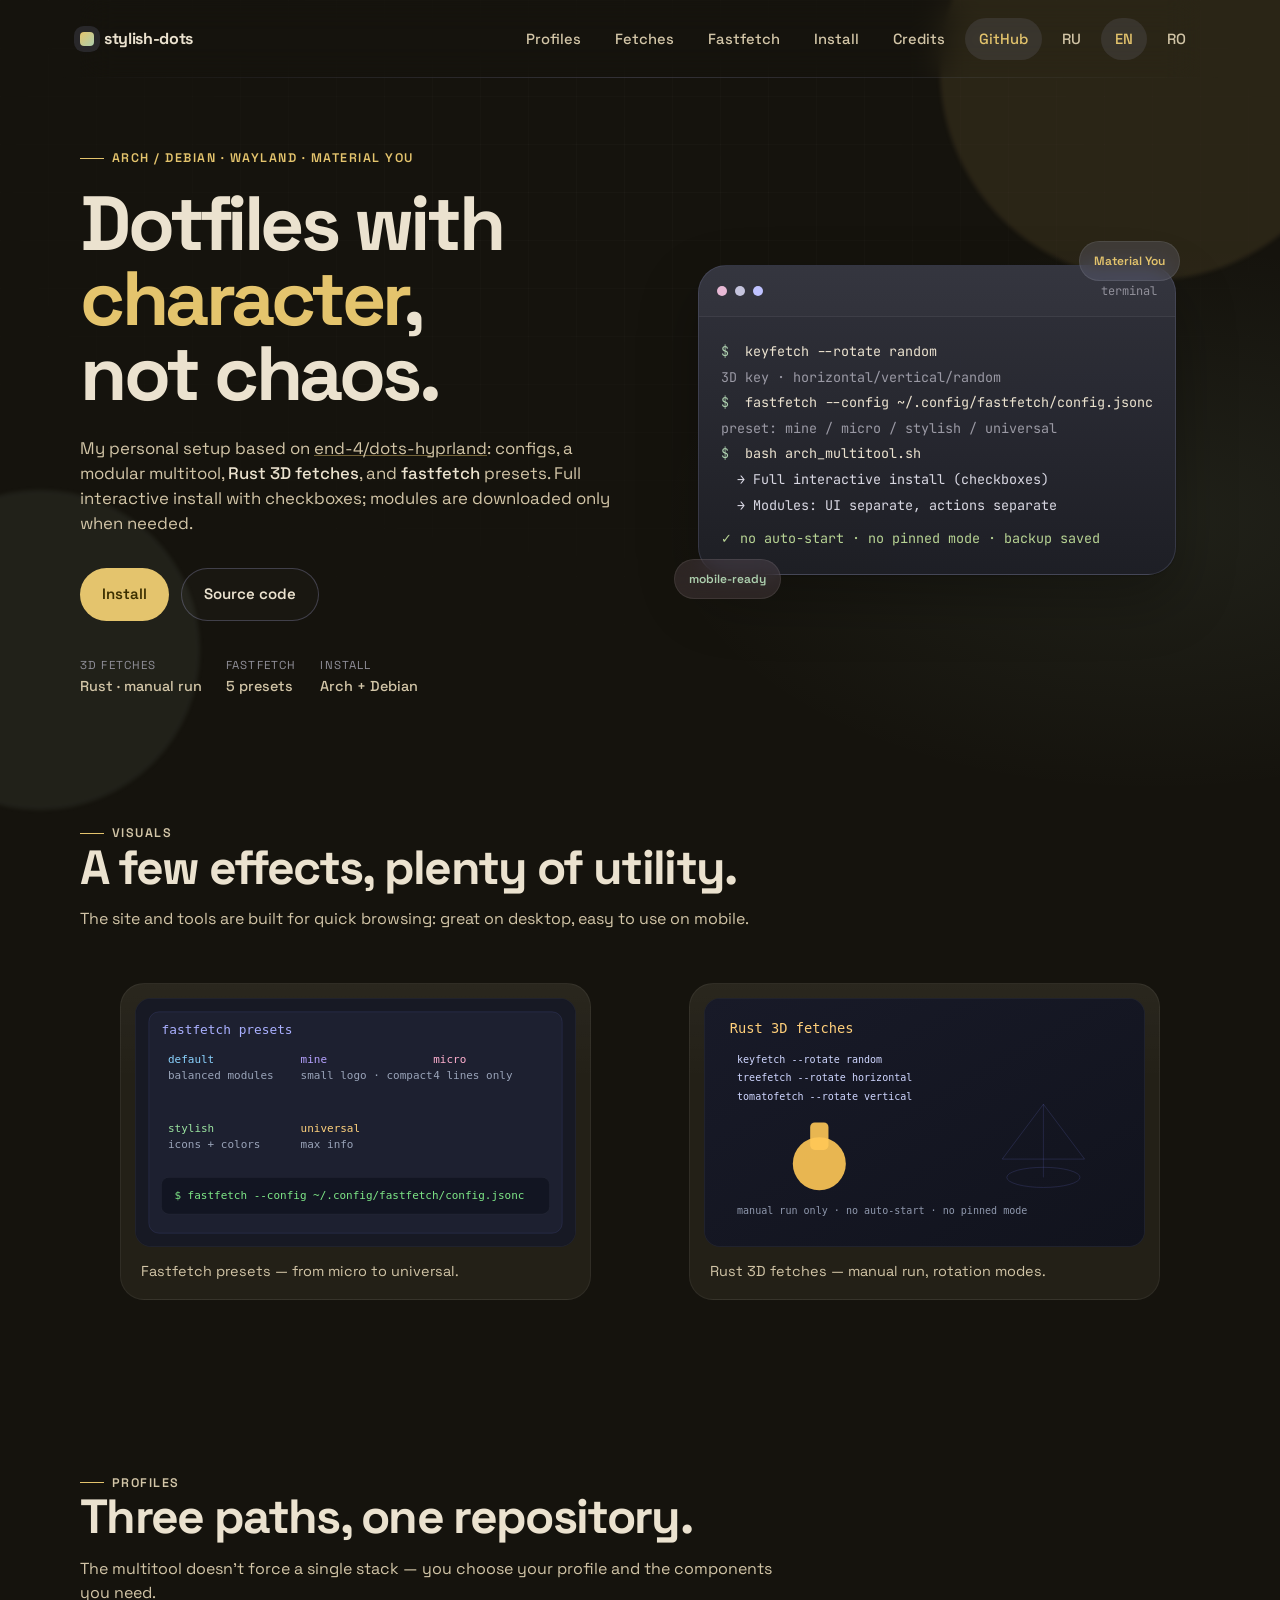
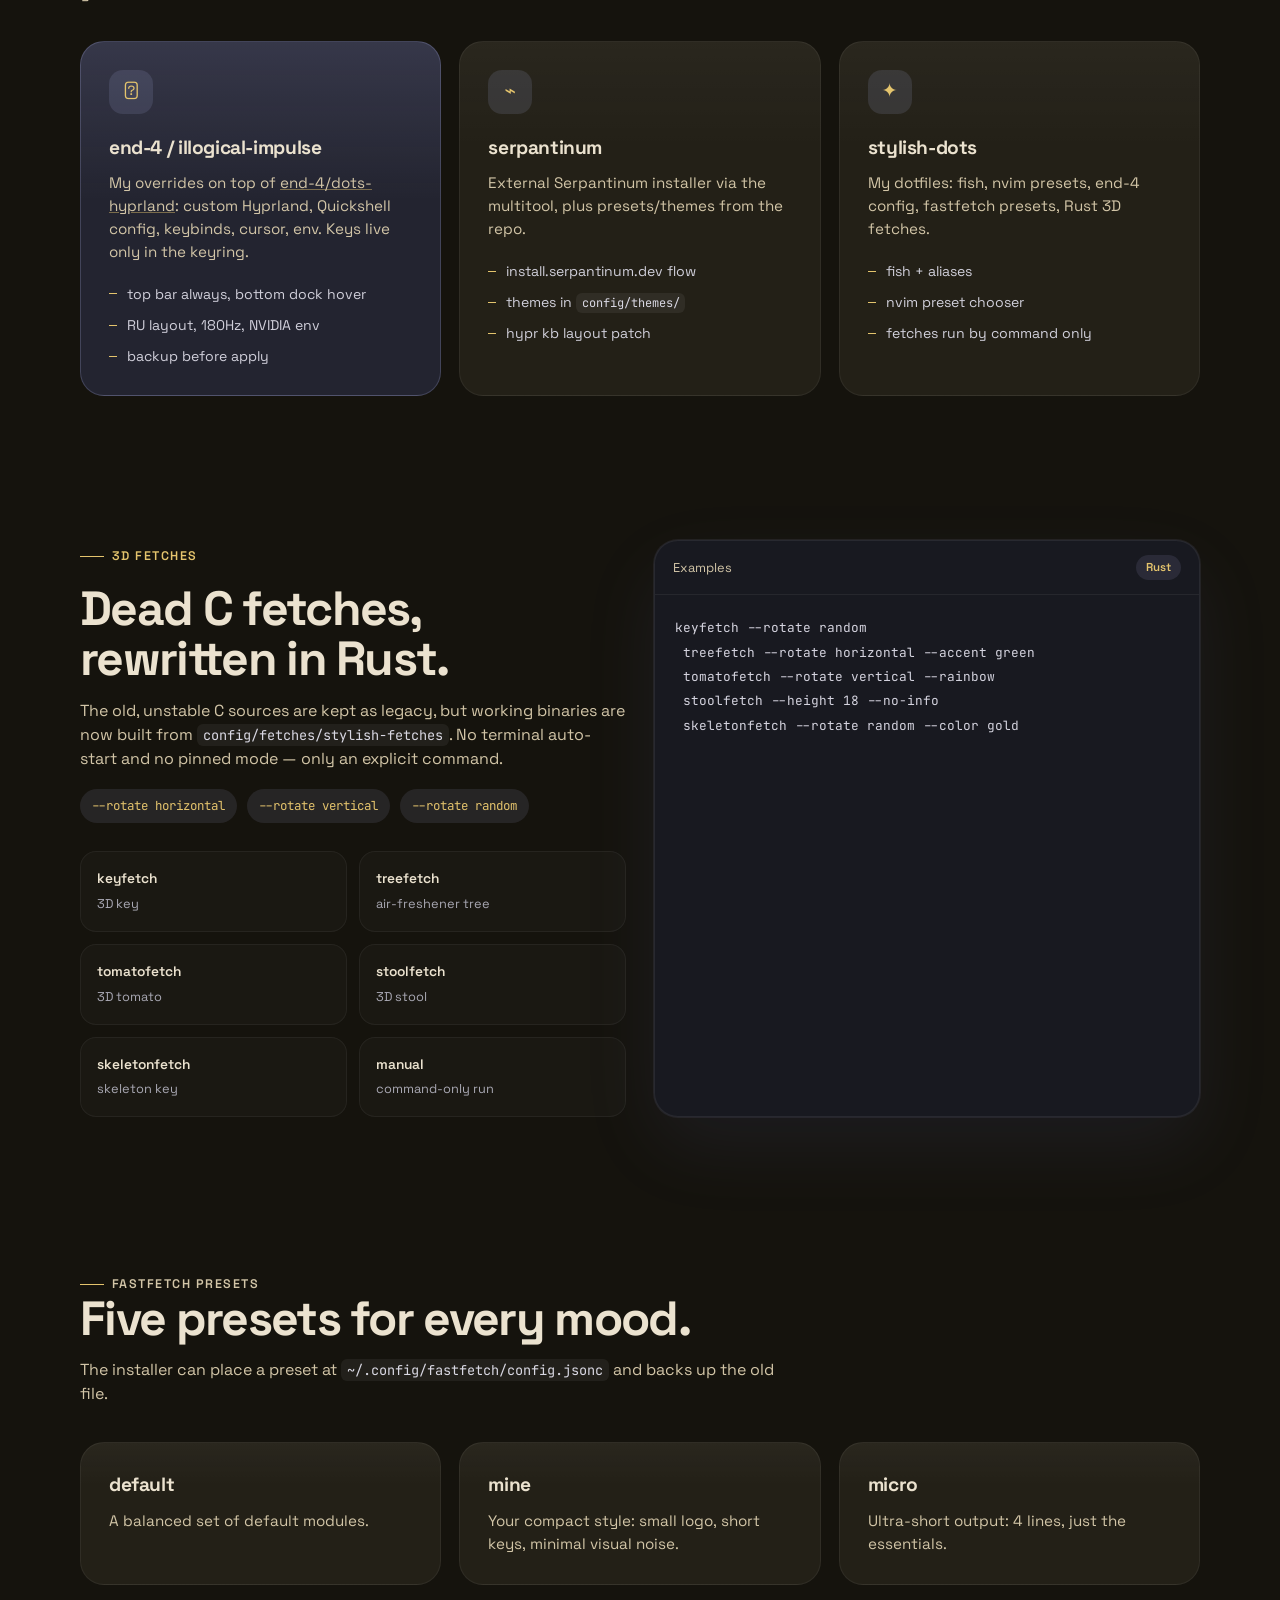
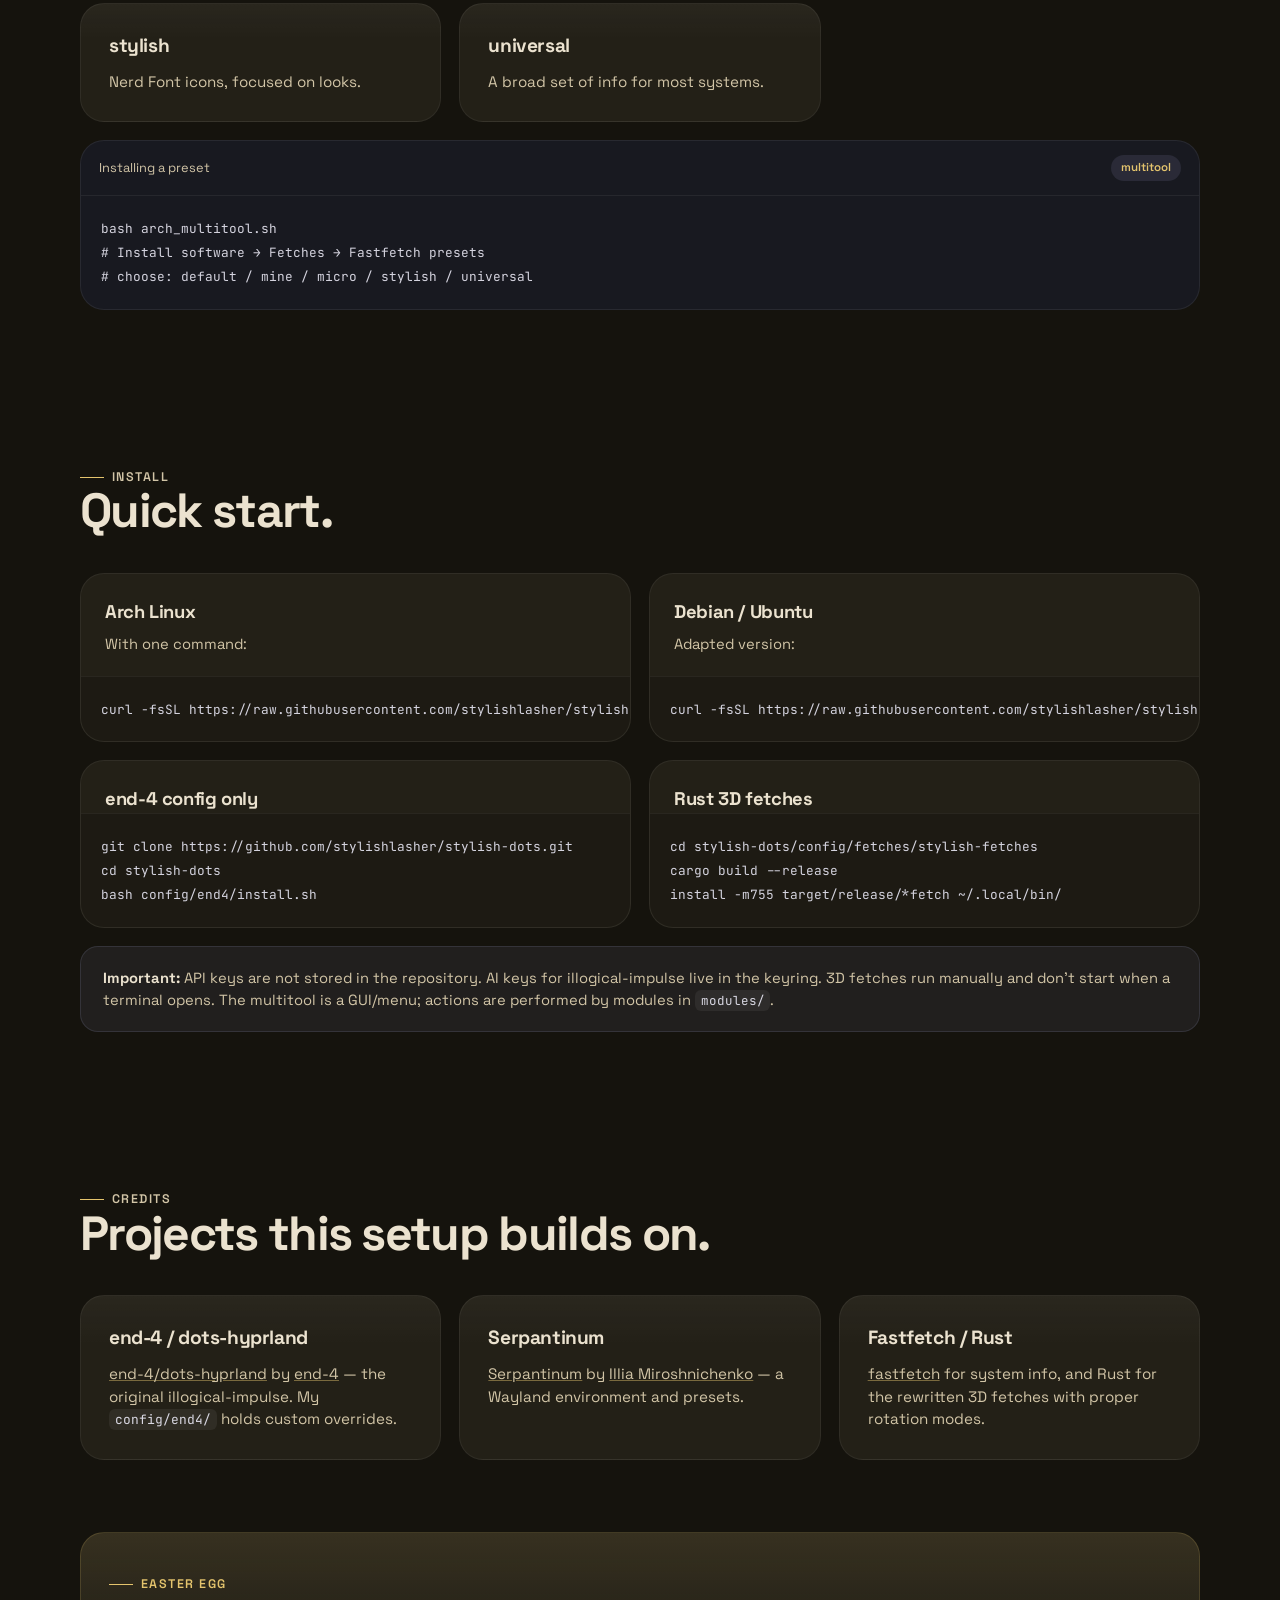
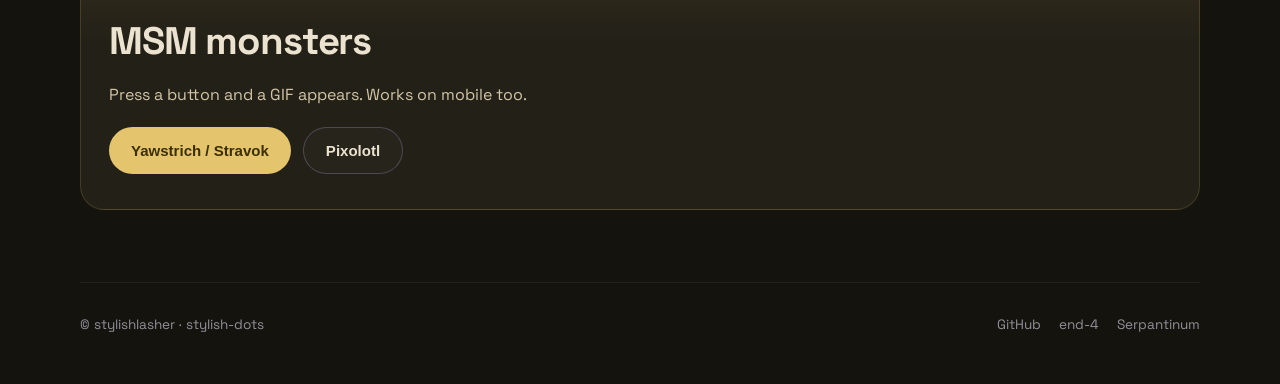
==== docs/en/index.html @ 316e8b55 "Localize multitool UI and docs to English and Romanian Add modules/lib/i18n.sh with RU/EN/RO message" ====
<!doctype html>
<html lang="en">
<head>
  <meta charset="utf-8">
  <meta name="viewport" content="width=device-width, initial-scale=1, viewport-fit=cover">
  <meta name="theme-color" content="#151622">
  <title>stylish-dots — dotfiles, fetches, fastfetch presets</title>
  <meta name="description" content="stylish-dots: end-4/illogical-impulse dotfiles, Rust 3D fetches, fastfetch presets, multitool installer. Material You site.">
  <link rel="preconnect" href="https://fonts.googleapis.com">
  <link rel="preconnect" href="https://fonts.gstatic.com" crossorigin>
  <link href="https://fonts.googleapis.com/css2?family=Google+Sans:wght@400;500;700&family=Space+Grotesk:wght@500;700&family=JetBrains+Mono:wght@400;500&display=swap" rel="stylesheet">
  <link rel="stylesheet" href="../styles.css">
  <script>
    (function(){var t=["lavender","ocean","sage","peach","rose","amber"];document.documentElement.dataset.theme=t[Math.floor(Math.random()*t.length)];})();
  </script>
</head>
<body>
  <div class="bg-shape bg-shape-a"></div>
  <div class="bg-shape bg-shape-b"></div>
  <div class="bg-grid"></div>

  <header class="topbar wrap">
    <a class="brand" href="#top" aria-label="stylish-dots">
      <span class="brand-mark"></span>
      <span class="brand-name">stylish-dots</span>
    </a>
    <button class="menu-btn" id="menu-btn" aria-label="Menu" aria-expanded="false" aria-controls="nav">☰</button>
    <nav class="nav" id="nav">
      <a href="#profiles">Profiles</a>
      <a href="#fetches">Fetches</a>
      <a href="#fastfetch">Fastfetch</a>
      <a href="#install">Install</a>
      <a href="#credits">Credits</a>
      <a href="https://github.com/stylishlasher/stylish-dots" class="nav-gh">GitHub</a>
      <a href="../index.html" hreflang="ru" aria-label="Russian version">RU</a>
      <a href="../en/index.html" hreflang="en" aria-label="English version" aria-current="page" class="nav-gh">EN</a>
      <a href="../ro/index.html" hreflang="ro" aria-label="Romanian version">RO</a>
    </nav>
  </header>

  <main id="top">
    <section class="hero wrap reveal">
      <div class="hero-copy">
        <p class="eyebrow">Arch / Debian · Wayland · Material You</p>
        <h1>Dotfiles with <span class="accent">character</span>,<br>not chaos.</h1>
        <p class="lead">My personal setup based on <a class="inline-link" href="https://github.com/end-4/dots-hyprland">end-4/dots-hyprland</a>: configs, a modular multitool, <strong>Rust 3D fetches</strong>, and <strong>fastfetch</strong> presets. Full interactive install with checkboxes; modules are downloaded only when needed.</p>
        <div class="actions">
          <a class="btn btn-primary" href="#install">Install</a>
          <a class="btn btn-ghost" href="https://github.com/stylishlasher/stylish-dots">Source code</a>
        </div>
        <div class="meta-row">
          <div class="meta"><span class="meta-k">3D fetches</span><span class="meta-v">Rust · manual run</span></div>
          <div class="meta"><span class="meta-k">Fastfetch</span><span class="meta-v">5 presets</span></div>
          <div class="meta"><span class="meta-k">Install</span><span class="meta-v">Arch + Debian</span></div>
        </div>
      </div>
      <div class="hero-panel">
        <div class="panel-window floaty">
          <div class="panel-title"><span class="dot"></span><span class="dot"></span><span class="dot"></span><span class="panel-title-text">terminal</span></div>
          <div class="panel-body">
            <div class="line"><span class="p">$</span> keyfetch --rotate random</div>
            <div class="line muted">  3D key · horizontal/vertical/random</div>
            <div class="line"><span class="p">$</span> fastfetch --config ~/.config/fastfetch/config.jsonc</div>
            <div class="line muted">  preset: mine / micro / stylish / universal</div>
            <div class="line"><span class="p">$</span> bash arch_multitool.sh</div>
            <div class="line pick">  → Full interactive install (checkboxes)</div>
            <div class="line pick">  → Modules: UI separate, actions separate</div>
            <div class="line ok">✓ no auto-start · no pinned mode · backup saved</div>
          </div>
        </div>
        <div class="chip chip-a">Material You</div>
        <div class="chip chip-b">mobile-ready</div>
      </div>
    </section>

    <section class="section wrap reveal" id="showcase">
      <div class="section-head">
        <p class="eyebrow">Visuals</p>
        <h2>A few effects, plenty of utility.</h2>
        <p>The site and tools are built for quick browsing: great on desktop, easy to use on mobile.</p>
      </div>
      <div class="showcase-grid">
        <figure class="shot-card">
          <img src="../assets/preview-fastfetch.svg" alt="Fastfetch presets preview" loading="lazy" width="960" height="540">
          <figcaption>Fastfetch presets — from micro to universal.</figcaption>
        </figure>
        <figure class="shot-card">
          <img src="../assets/preview-fetch3d.svg" alt="Rust 3D fetches preview" loading="lazy" width="960" height="540">
          <figcaption>Rust 3D fetches — manual run, rotation modes.</figcaption>
        </figure>
      </div>
    </section>

    <section id="profiles" class="section wrap reveal">
      <div class="section-head">
        <p class="eyebrow">Profiles</p>
        <h2>Three paths, one repository.</h2>
        <p>The multitool doesn't force a single stack — you choose your profile and the components you need.</p>
      </div>
      <div class="cards">
        <article class="card card-featured">
          <div class="card-icon">󰣇</div>
          <h3>end-4 / illogical-impulse</h3>
          <p>My overrides on top of <a class="inline-link" href="https://github.com/end-4/dots-hyprland">end-4/dots-hyprland</a>: custom Hyprland, Quickshell config, keybinds, cursor, env. Keys live only in the keyring.</p>
          <ul class="list"><li>top bar always, bottom dock hover</li><li>RU layout, 180Hz, NVIDIA env</li><li>backup before apply</li></ul>
        </article>
        <article class="card">
          <div class="card-icon">⌁</div>
          <h3>serpantinum</h3>
          <p>External Serpantinum installer via the multitool, plus presets/themes from the repo.</p>
          <ul class="list"><li>install.serpantinum.dev flow</li><li>themes in <code>config/themes/</code></li><li>hypr kb layout patch</li></ul>
        </article>
        <article class="card">
          <div class="card-icon">✦</div>
          <h3>stylish-dots</h3>
          <p>My dotfiles: fish, nvim presets, end-4 config, fastfetch presets, Rust 3D fetches.</p>
          <ul class="list"><li>fish + aliases</li><li>nvim preset chooser</li><li>fetches run by command only</li></ul>
        </article>
      </div>
    </section>

    <section id="fetches" class="section wrap reveal">
      <div class="split">
        <div>
          <p class="eyebrow">3D Fetches</p>
          <h2>Dead C fetches, rewritten in Rust.</h2>
          <p class="muted-p">The old, unstable C sources are kept as legacy, but working binaries are now built from <code>config/fetches/stylish-fetches</code>. No terminal auto-start and no pinned mode — only an explicit command.</p>
          <div class="chip-row">
            <span class="pill">--rotate horizontal</span>
            <span class="pill">--rotate vertical</span>
            <span class="pill">--rotate random</span>
          </div>
          <div class="stack-grid">
            <div class="stack-item"><span class="stack-k">keyfetch</span><span class="stack-v">3D key</span></div>
            <div class="stack-item"><span class="stack-k">treefetch</span><span class="stack-v">air-freshener tree</span></div>
            <div class="stack-item"><span class="stack-k">tomatofetch</span><span class="stack-v">3D tomato</span></div>
            <div class="stack-item"><span class="stack-k">stoolfetch</span><span class="stack-v">3D stool</span></div>
            <div class="stack-item"><span class="stack-k">skeletonfetch</span><span class="stack-v">skeleton key</span></div>
            <div class="stack-item"><span class="stack-k">manual</span><span class="stack-v">command-only run</span></div>
          </div>
        </div>
        <div class="code-card glow-card">
          <div class="code-head"><span>Examples</span><span class="code-badge">Rust</span></div>
<pre><code>keyfetch --rotate random
 treefetch --rotate horizontal --accent green
 tomatofetch --rotate vertical --rainbow
 stoolfetch --height 18 --no-info
 skeletonfetch --rotate random --color gold</code></pre>
        </div>
      </div>
    </section>

    <section id="fastfetch" class="section wrap reveal">
      <div class="section-head">
        <p class="eyebrow">Fastfetch presets</p>
        <h2>Five presets for every mood.</h2>
        <p>The installer can place a preset at <code>~/.config/fastfetch/config.jsonc</code> and backs up the old file.</p>
      </div>
      <div class="preset-grid">
        <article class="preset-card"><h3>default</h3><p>A balanced set of default modules.</p></article>
        <article class="preset-card"><h3>mine</h3><p>Your compact style: small logo, short keys, minimal visual noise.</p></article>
        <article class="preset-card"><h3>micro</h3><p>Ultra-short output: 4 lines, just the essentials.</p></article>
        <article class="preset-card"><h3>stylish</h3><p>Nerd Font icons, focused on looks.</p></article>
        <article class="preset-card"><h3>universal</h3><p>A broad set of info for most systems.</p></article>
      </div>
      <div class="code-card" style="margin-top:18px">
        <div class="code-head"><span>Installing a preset</span><span class="code-badge">multitool</span></div>
<pre><code>bash arch_multitool.sh
# Install software → Fetches → Fastfetch presets
# choose: default / mine / micro / stylish / universal</code></pre>
      </div>
    </section>

    <section id="install" class="section wrap reveal">
      <div class="section-head">
        <p class="eyebrow">Install</p>
        <h2>Quick start.</h2>
      </div>
      <div class="install-grid">
        <div class="install-card">
          <h3>Arch Linux</h3>
          <p>With one command:</p>
          <pre><code>curl -fsSL https://raw.githubusercontent.com/stylishlasher/stylish-dots/main/arch_multitool.sh | bash</code></pre>
        </div>
        <div class="install-card">
          <h3>Debian / Ubuntu</h3>
          <p>Adapted version:</p>
          <pre><code>curl -fsSL https://raw.githubusercontent.com/stylishlasher/stylish-dots/main/arch_multitool_debian.sh | bash</code></pre>
        </div>
      </div>
      <div class="install-grid" style="margin-top:18px">
        <div class="install-card">
          <h3>end-4 config only</h3>
          <pre><code>git clone https://github.com/stylishlasher/stylish-dots.git
cd stylish-dots
bash config/end4/install.sh</code></pre>
        </div>
        <div class="install-card">
          <h3>Rust 3D fetches</h3>
          <pre><code>cd stylish-dots/config/fetches/stylish-fetches
cargo build --release
install -m755 target/release/*fetch ~/.local/bin/</code></pre>
        </div>
      </div>
      <div class="note"><strong>Important:</strong> API keys are not stored in the repository. AI keys for illogical-impulse live in the keyring. 3D fetches run manually and don't start when a terminal opens. The multitool is a GUI/menu; actions are performed by modules in <code>modules/</code>.</div>
    </section>

    <section id="credits" class="section wrap reveal">
      <div class="section-head">
        <p class="eyebrow">Credits</p>
        <h2>Projects this setup builds on.</h2>
      </div>
      <div class="cards">
        <article class="card">
          <h3>end-4 / dots-hyprland</h3>
          <p><a class="inline-link" href="https://github.com/end-4/dots-hyprland">end-4/dots-hyprland</a> by <a class="inline-link" href="https://github.com/end-4">end-4</a> — the original illogical-impulse. My <code>config/end4/</code> holds custom overrides.</p>
        </article>
        <article class="card">
          <h3>Serpantinum</h3>
          <p><a class="inline-link" href="https://github.com/ilyamiro/serpantinum">Serpantinum</a> by <a class="inline-link" href="https://github.com/ilyamiro">Illia Miroshnichenko</a> — a Wayland environment and presets.</p>
        </article>
        <article class="card">
          <h3>Fastfetch / Rust</h3>
          <p><a class="inline-link" href="https://github.com/fastfetch-cli/fastfetch">fastfetch</a> for system info, and Rust for the rewritten 3D fetches with proper rotation modes.</p>
        </article>
      </div>
    </section>
  </main>

  <section class="section wrap yawstrich-section reveal" id="yawstrich">
    <div class="yawstrich-card">
      <div class="yawstrich-copy">
        <p class="eyebrow">Easter egg</p>
        <h2>MSM monsters</h2>
        <p class="muted-p">Press a button and a GIF appears. Works on mobile too.</p>
        <div class="monster-actions">
          <button class="btn btn-primary yawstrich-btn" id="yawstrich-toggle" type="button">Yawstrich / Stravok</button>
          <button class="btn btn-ghost yawstrich-btn" id="pixolotl-toggle" type="button">Pixolotl</button>
        </div>
      </div>
      <div class="yawstrich-media">
        <div id="yawstrich-media" hidden><img src="https://s15.gifyu.com/images/bcRl1.gif" alt="Yawstrich" loading="lazy" width="360" height="360"></div>
        <div id="pixolotl-media" hidden><img src="https://s15.gifyu.com/images/bcR8O.gif" alt="Pixolotl" loading="lazy" width="360" height="360"></div>
      </div>
    </div>
  </section>

  <footer class="footer wrap">
    <div>© stylishlasher · stylish-dots</div>
    <div class="footer-links">
      <a href="https://github.com/stylishlasher/stylish-dots">GitHub</a>
      <a href="https://github.com/end-4/dots-hyprland">end-4</a>
      <a href="https://github.com/ilyamiro/serpantinum">Serpantinum</a>
    </div>
  </footer>

  <script>
    (function(){
      var menu=document.getElementById('menu-btn'), nav=document.getElementById('nav');
      if(menu && nav){
        menu.addEventListener('click', function(){
          var open=nav.classList.toggle('open');
          menu.setAttribute('aria-expanded', open ? 'true' : 'false');
        });
        nav.querySelectorAll('a').forEach(function(a){a.addEventListener('click', function(){nav.classList.remove('open'); menu.setAttribute('aria-expanded','false');});});
      }
      function setup(btnId, mediaId, show, hide){
        var b=document.getElementById(btnId), m=document.getElementById(mediaId); if(!b||!m) return;
        b.addEventListener('click', function(){var s=m.hasAttribute('hidden'); if(s){m.removeAttribute('hidden'); b.textContent=hide;} else {m.setAttribute('hidden',''); b.textContent=show;}});
      }
      setup('yawstrich-toggle','yawstrich-media','Yawstrich / Stravok','Hide Stravok');
      setup('pixolotl-toggle','pixolotl-media','Pixolotl','Hide Pixolotl');

      var obs = window.matchMedia('(prefers-reduced-motion: reduce)').matches ? null : new IntersectionObserver(function(entries){
        entries.forEach(function(e){ if(e.isIntersecting){ e.target.classList.add('visible'); obs.unobserve(e.target);} });
      }, {threshold: 0.12});
      document.querySelectorAll('.reveal').forEach(function(el){ if(obs) obs.observe(el); else el.classList.add('visible'); });
    })();
  </script>
</body>
</html>
---- docs/styles.css ----
:root,
[data-theme="lavender"] {
  --bg:#121318; --bg2:#1a1b21; --surface:#1e1f26; --surface2:#282932; --surface3:#33343f;
  --text:#e4e1e9; --muted:#c6c5d0; --outline:#45464f; --primary:#bfc2ff; --on-primary:#272b60;
  --tertiary:#e8b9d5; --ok:#b7d394; --glow-a:rgba(191,194,255,.18); --glow-b:rgba(232,185,213,.12);
  --radius:24px; --shadow:0 1px 2px rgba(0,0,0,.2),0 24px 60px rgba(0,0,0,.28);
}
[data-theme="ocean"]{--bg:#0f141b;--bg2:#151b24;--surface:#19202b;--surface2:#222b38;--surface3:#2d3848;--text:#dfe3ea;--muted:#bcc7d6;--outline:#3f4b5d;--primary:#9ccaff;--on-primary:#003258;--tertiary:#d0bfe8;--ok:#95d5a7;--glow-a:rgba(156,202,255,.18);--glow-b:rgba(208,191,232,.10)}
[data-theme="sage"]{--bg:#111411;--bg2:#171c17;--surface:#1c211c;--surface2:#262d26;--surface3:#303a31;--text:#e1e4dc;--muted:#c2c9bd;--outline:#434a42;--primary:#a8d5a0;--on-primary:#153718;--tertiary:#a0cfd0;--ok:#b7d394;--glow-a:rgba(168,213,160,.16);--glow-b:rgba(160,207,208,.10)}
[data-theme="peach"]{--bg:#171210;--bg2:#1f1815;--surface:#251d1a;--surface2:#312724;--surface3:#3d302c;--text:#f0dfd8;--muted:#dcc1b6;--outline:#5a4942;--primary:#ffb59d;--on-primary:#55200c;--tertiary:#dec48c;--ok:#c4d18b;--glow-a:rgba(255,181,157,.16);--glow-b:rgba(222,196,140,.10)}
[data-theme="rose"]{--bg:#181215;--bg2:#20181c;--surface:#261d22;--surface2:#32272d;--surface3:#3e3138;--text:#efdfe4;--muted:#d7c1ca;--outline:#56424d;--primary:#ffb0cf;--on-primary:#5d1139;--tertiary:#f2bb9a;--ok:#c2d59a;--glow-a:rgba(255,176,207,.16);--glow-b:rgba(242,187,154,.10)}
[data-theme="amber"]{--bg:#15130d;--bg2:#1d1a12;--surface:#232017;--surface2:#2f2a1f;--surface3:#3b3528;--text:#ebe2cf;--muted:#d2c5a7;--outline:#514a36;--primary:#e4c46d;--on-primary:#3b2f00;--tertiary:#adcfae;--ok:#b7d394;--glow-a:rgba(228,196,109,.16);--glow-b:rgba(173,207,174,.08)}
*,*::before,*::after{box-sizing:border-box}
html{scroll-behavior:smooth}
body{margin:0;color:var(--text);background:radial-gradient(1200px 500px at 15% -10%,var(--glow-a),transparent 60%),radial-gradient(900px 500px at 90% 10%,var(--glow-b),transparent 55%),var(--bg);font-family:"Google Sans","Space Grotesk",system-ui,sans-serif;line-height:1.5;overflow-x:hidden}
img{max-width:100%;height:auto}
a{color:inherit;text-decoration:none}
code,pre{font-family:"JetBrains Mono",ui-monospace,monospace}
.wrap{width:min(1120px,calc(100% - 48px));margin:0 auto}
.bg-shape{position:fixed;border-radius:50%;filter:blur(2px);pointer-events:none;z-index:-2}
.bg-shape-a{width:420px;height:420px;top:-140px;right:-80px;background:color-mix(in srgb,var(--primary) 10%,transparent)}
.bg-shape-b{width:320px;height:320px;bottom:10%;left:-120px;background:color-mix(in srgb,var(--tertiary) 8%,transparent)}
.bg-grid{position:fixed;inset:0;z-index:-3;pointer-events:none;background-image:linear-gradient(rgba(255,255,255,.02) 1px,transparent 1px),linear-gradient(90deg,rgba(255,255,255,.02) 1px,transparent 1px);background-size:48px 48px;mask-image:radial-gradient(ellipse 70% 60% at 50% 20%,black,transparent)}
.topbar{position:sticky;top:0;z-index:30;display:flex;align-items:center;justify-content:space-between;padding:18px 0;backdrop-filter:blur(16px)}
.topbar::after{content:"";position:absolute;left:-24px;right:-24px;bottom:0;height:1px;background:linear-gradient(90deg,transparent,rgba(191,194,255,.18),transparent)}
.brand{display:inline-flex;align-items:center;gap:10px;font-weight:700;letter-spacing:-.02em}
.brand-mark{width:14px;height:14px;border-radius:4px;background:linear-gradient(135deg,var(--primary),var(--tertiary));box-shadow:0 0 0 6px rgba(191,194,255,.12)}
.menu-btn{display:none;border:1px solid rgba(255,255,255,.1);background:rgba(255,255,255,.03);color:var(--text);border-radius:12px;padding:10px 12px;font-size:1.1rem}
.nav{display:flex;gap:6px;align-items:center}
.nav a{padding:10px 14px;border-radius:999px;color:var(--muted);font-size:.92rem;font-weight:500;transition:background .2s,color .2s}
.nav a:hover{background:rgba(255,255,255,.06);color:var(--text)}
.nav .nav-gh{color:var(--primary);background:rgba(191,194,255,.1)}
.hero{display:grid;grid-template-columns:1.05fr .95fr;gap:40px;padding:64px 0 40px;align-items:center}
.eyebrow{display:inline-flex;align-items:center;gap:8px;margin:0 0 18px;color:var(--primary);font-size:.78rem;font-weight:600;letter-spacing:.12em;text-transform:uppercase}
.eyebrow::before{content:"";width:24px;height:1px;background:var(--primary)}
h1{margin:0;font-family:"Space Grotesk","Google Sans",sans-serif;font-size:clamp(2.6rem,6vw,4.8rem);line-height:.98;letter-spacing:-.045em;text-wrap:balance}
.accent{color:var(--primary)}
.lead{max-width:60ch;margin:24px 0 0;color:var(--muted);font-size:1.05rem}
.lead strong{color:var(--text);font-weight:500}
.inline-link{text-decoration:underline;text-decoration-color:color-mix(in srgb,var(--primary) 45%,transparent)}
.actions{display:flex;gap:12px;margin-top:32px;flex-wrap:wrap}
.btn{display:inline-flex;align-items:center;justify-content:center;padding:14px 22px;border-radius:999px;font-weight:600;font-size:.94rem;transition:transform .2s,background .2s,border-color .2s;border:0;cursor:pointer}
.btn:hover{transform:translateY(-1px)}
.btn-primary{background:var(--primary);color:var(--on-primary)}
.btn-ghost{border:1px solid rgba(191,194,255,.24);color:var(--text);background:rgba(255,255,255,.02)}
.meta-row{display:flex;gap:24px;margin-top:36px;flex-wrap:wrap}
.meta{display:flex;flex-direction:column;gap:2px}
.meta-k{font-size:.72rem;text-transform:uppercase;letter-spacing:.1em;color:#91909a}
.meta-v{font-size:.9rem;font-weight:500;color:var(--muted)}
.hero-panel{position:relative;padding:24px}
.panel-window{background:linear-gradient(180deg,rgba(50,51,62,.95),rgba(30,31,38,.95));border:1px solid rgba(191,194,255,.14);border-radius:28px;box-shadow:var(--shadow);overflow:hidden}
.floaty{animation:floaty 6s ease-in-out infinite}
@keyframes floaty{0%,100%{transform:translateY(0)}50%{transform:translateY(-6px)}}
.panel-title{display:flex;align-items:center;gap:8px;padding:16px 18px;border-bottom:1px solid rgba(255,255,255,.06);background:rgba(255,255,255,.02)}
.dot{width:10px;height:10px;border-radius:50%;background:#5a5b66}.dot:nth-child(1){background:#e8b9d5}.dot:nth-child(2){background:#c5c4dd}.dot:nth-child(3){background:#bfc2ff}
.panel-title-text{margin-left:auto;font-size:.75rem;color:#91909a;font-family:"JetBrains Mono",monospace}
.panel-body{padding:22px;font-family:"JetBrains Mono",monospace;font-size:.84rem;line-height:1.9}
.line{white-space:nowrap}.p{color:var(--tertiary);margin-right:8px}.muted{color:#9a99a4}.pick{color:#d9d8e3;padding-left:16px}.ok{color:var(--ok);margin-top:8px}
.chip{position:absolute;padding:10px 14px;border-radius:999px;font-size:.75rem;font-weight:600;backdrop-filter:blur(10px);border:1px solid rgba(255,255,255,.08)}
.chip-a{top:0;right:20px;background:rgba(191,194,255,.14);color:var(--primary)}
.chip-b{bottom:0;left:0;background:rgba(232,185,213,.12);color:var(--tertiary)}
.section{padding:72px 0}.section-head{max-width:700px;margin-bottom:36px}
.section-head h2,.split h2{margin:0;font-family:"Space Grotesk","Google Sans",sans-serif;font-size:clamp(2rem,4vw,3rem);line-height:1.05;letter-spacing:-.035em}
.section-head p,.muted-p{color:var(--muted);margin:14px 0 0}
.cards,.preset-grid{display:grid;grid-template-columns:repeat(3,1fr);gap:18px}
.card,.preset-card,.shot-card{background:linear-gradient(180deg,rgba(255,255,255,.03),transparent 30%),var(--surface);border:1px solid rgba(255,255,255,.06);border-radius:var(--radius);padding:28px;transition:transform .2s,border-color .2s}
.card:hover,.preset-card:hover,.shot-card:hover{transform:translateY(-2px);border-color:rgba(191,194,255,.2)}
.card-featured{background:linear-gradient(180deg,rgba(191,194,255,.12),transparent 45%),#232430;border-color:rgba(191,194,255,.2)}
.card-icon{width:44px;height:44px;border-radius:14px;display:grid;place-items:center;background:rgba(191,194,255,.12);color:var(--primary);margin-bottom:20px;font-size:1.2rem}
.card h3,.preset-card h3{margin:0 0 10px;font-size:1.2rem;letter-spacing:-.02em}
.card p,.preset-card p{margin:0;color:var(--muted);font-size:.95rem}
.card code,.note code,.stack-v code,.muted-p code,.section-head code{font-size:.85em;padding:.15em .45em;border-radius:6px;background:rgba(255,255,255,.06);color:#d9d8e3}
.list{list-style:none;padding:0;margin:20px 0 0;display:grid;gap:10px}
.list li{color:#d0cfda;font-size:.88rem;padding-left:18px;position:relative}
.list li::before{content:"";position:absolute;left:0;top:.7em;width:8px;height:1px;background:var(--primary)}
.split{display:grid;grid-template-columns:1fr 1fr;gap:28px;align-items:stretch}
.stack-grid{margin-top:28px;display:grid;grid-template-columns:1fr 1fr;gap:12px}
.stack-item{padding:16px;border-radius:16px;background:rgba(255,255,255,.025);border:1px solid rgba(255,255,255,.05)}
.stack-k{display:block;font-size:.86rem;font-weight:600;margin-bottom:2px}.stack-v{color:#a9a8b3;font-size:.8rem}
.code-card{background:#181920;border:1px solid rgba(255,255,255,.07);border-radius:var(--radius);overflow:hidden}
.glow-card{box-shadow:0 0 0 1px rgba(191,194,255,.08),0 30px 80px rgba(127,134,255,.08)}
.code-head{display:flex;align-items:center;justify-content:space-between;padding:14px 18px;font-size:.8rem;color:var(--muted);border-bottom:1px solid rgba(255,255,255,.06)}
.code-badge{padding:4px 10px;border-radius:999px;background:rgba(191,194,255,.1);color:var(--primary);font-size:.72rem;font-weight:600}
.code-card pre,.install-card pre{margin:0;padding:20px;overflow-x:auto}
.code-card code,.install-card code{font-size:.8rem;line-height:1.75;color:#d4d3de}
.install-grid,.showcase-grid{display:grid;grid-template-columns:1fr 1fr;gap:18px}
.install-card{background:var(--surface);border:1px solid rgba(255,255,255,.06);border-radius:var(--radius);overflow:hidden}
.install-card h3{margin:0;padding:24px 24px 0;font-size:1.15rem;letter-spacing:-.02em}
.install-card p{margin:8px 0 0;padding:0 24px 20px;color:var(--muted);font-size:.92rem}
.install-card pre{background:rgba(0,0,0,.18);border-top:1px solid rgba(255,255,255,.05)}
.note{margin-top:18px;padding:20px 22px;border-radius:18px;background:rgba(191,194,255,.07);border:1px solid rgba(191,194,255,.12);color:var(--muted);font-size:.92rem}
.note strong{color:var(--text)}
.shot-card{padding:14px}
.shot-card img{width:100%;display:block;border-radius:16px;border:1px solid rgba(255,255,255,.06);background:#121420}
.shot-card figcaption{padding:14px 6px 2px;color:var(--muted);font-size:.9rem}
.chip-row{display:flex;gap:10px;flex-wrap:wrap;margin-top:18px}
.pill{padding:8px 12px;border-radius:999px;background:rgba(191,194,255,.1);color:var(--primary);font-size:.78rem;font-family:"JetBrains Mono",monospace}
.footer{display:flex;justify-content:space-between;gap:16px;align-items:center;padding:32px 0 48px;color:#91909a;font-size:.85rem;border-top:1px solid rgba(255,255,255,.06)}
.footer-links{display:flex;gap:18px;flex-wrap:wrap}.footer-links a:hover{color:var(--text)}
.yawstrich-section{padding-top:0}
.yawstrich-card{display:grid;grid-template-columns:1fr 1fr;gap:24px;align-items:center;background:linear-gradient(180deg,color-mix(in srgb,var(--primary) 10%,transparent),transparent 40%),var(--surface);border:1px solid color-mix(in srgb,var(--primary) 16%,transparent);border-radius:var(--radius);padding:28px}
.yawstrich-copy h2{margin:0;font-family:"Space Grotesk","Google Sans",sans-serif;font-size:clamp(1.8rem,3vw,2.6rem);letter-spacing:-.03em}
.monster-actions{display:flex;gap:12px;flex-wrap:wrap;margin-top:20px}
.yawstrich-media{display:grid;gap:14px;place-items:center;min-height:220px}
.yawstrich-media [hidden]{display:none!important}
.yawstrich-media img{width:min(100%,360px);border-radius:20px;display:block;background:rgba(0,0,0,.15);border:1px solid rgba(255,255,255,.06)}
.reveal{opacity:0;transform:translateY(18px);transition:opacity .55s ease,transform .55s ease}
.reveal.visible{opacity:1;transform:none}
@media (max-width:980px){
  .hero,.split,.yawstrich-card{grid-template-columns:1fr}
  .cards,.preset-grid{grid-template-columns:1fr}
  .hero{padding-top:40px;gap:24px}.hero-panel{padding:0;max-width:620px}
}
@media (max-width:760px){
  .wrap{width:min(1120px,calc(100% - 32px))}
  .menu-btn{display:inline-flex;align-items:center;justify-content:center}
  .nav{display:none;position:absolute;top:calc(100% + 4px);left:0;right:0;flex-direction:column;align-items:stretch;padding:12px;background:rgba(24,25,32,.96);border:1px solid rgba(255,255,255,.08);border-radius:18px;box-shadow:var(--shadow)}
  .nav.open{display:flex}
  .nav a{padding:12px 14px}
  .topbar{position:sticky}
  .section{padding:56px 0}
  .stack-grid,.install-grid,.showcase-grid{grid-template-columns:1fr}
  .meta-row{gap:18px}
  .panel-body{font-size:.74rem;padding:18px}
  .line{white-space:normal;word-break:break-word}
  .chip{display:none}
  .footer{flex-direction:column;align-items:flex-start}
  .hero-panel{max-width:none}
}
@media (prefers-reduced-motion: reduce){
  html{scroll-behavior:auto}
  *,*::before,*::after{transition:none!important;animation:none!important}
  .reveal{opacity:1;transform:none}
}
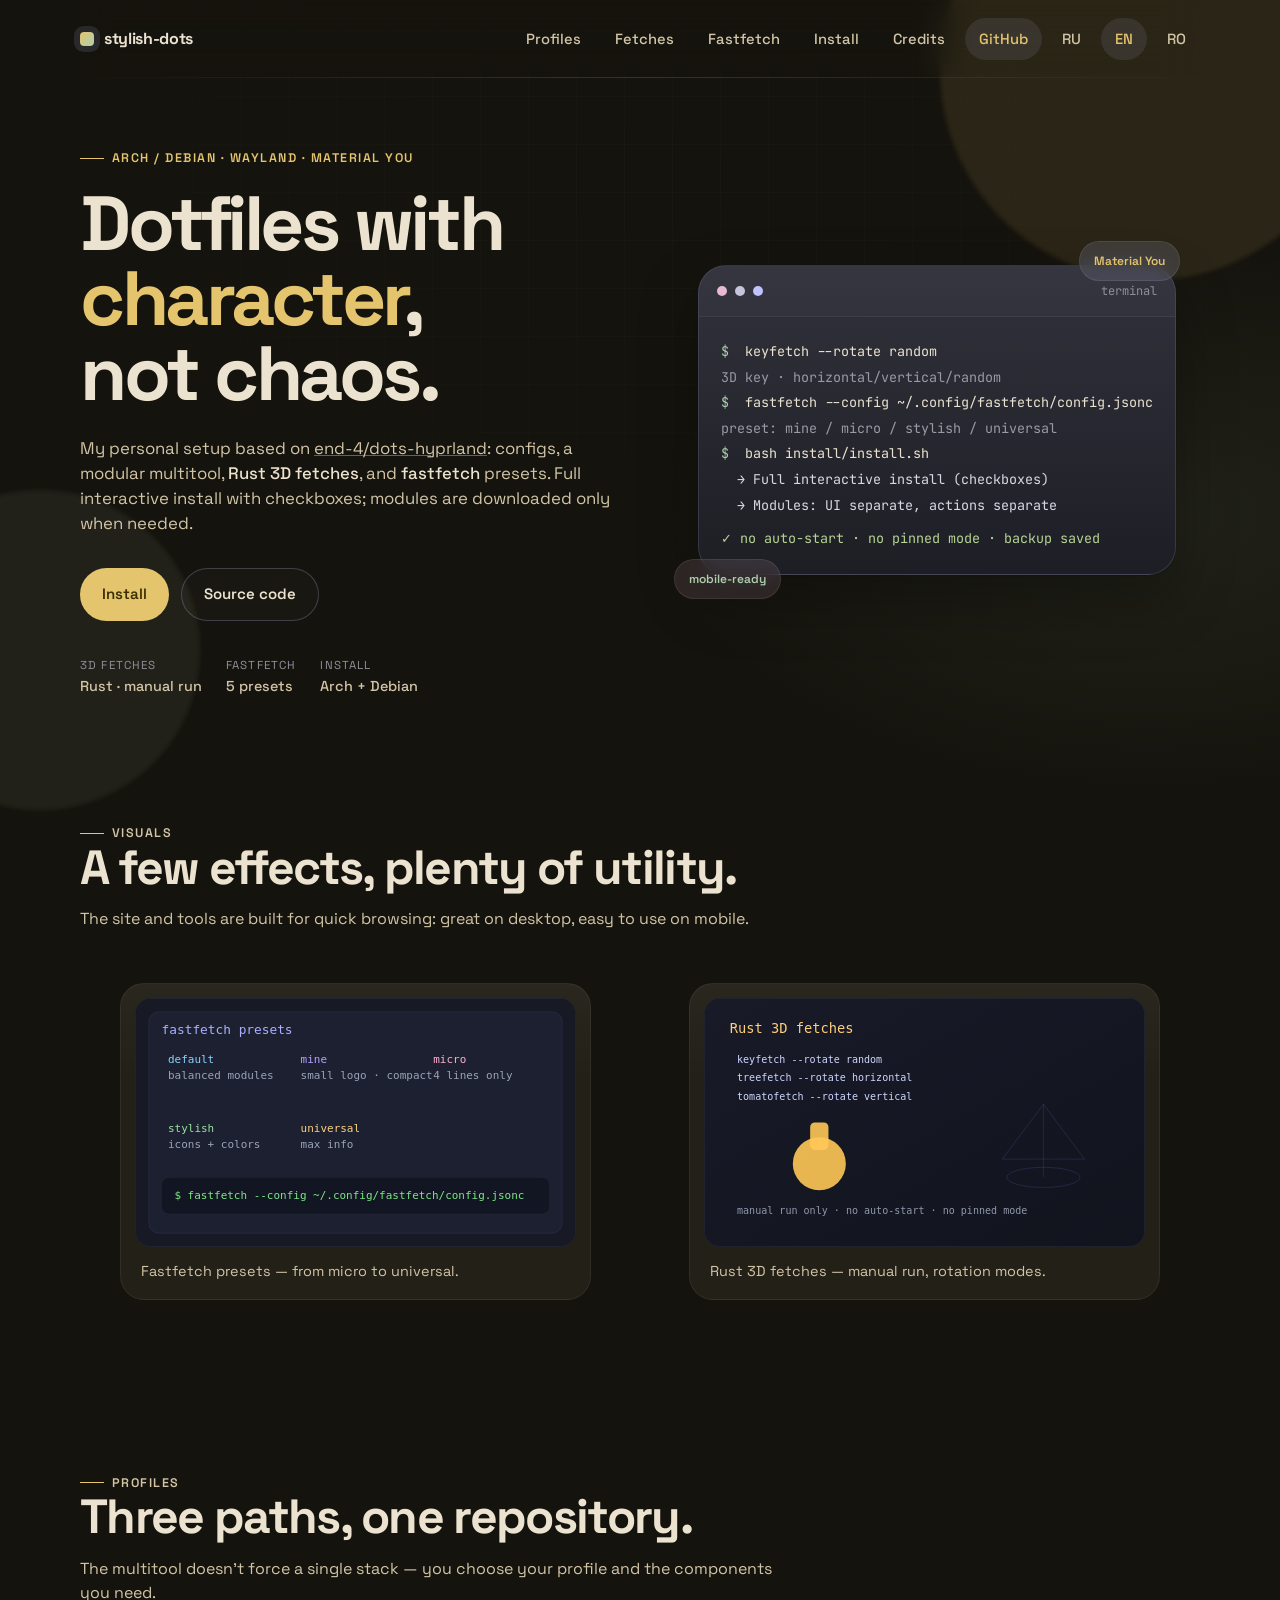
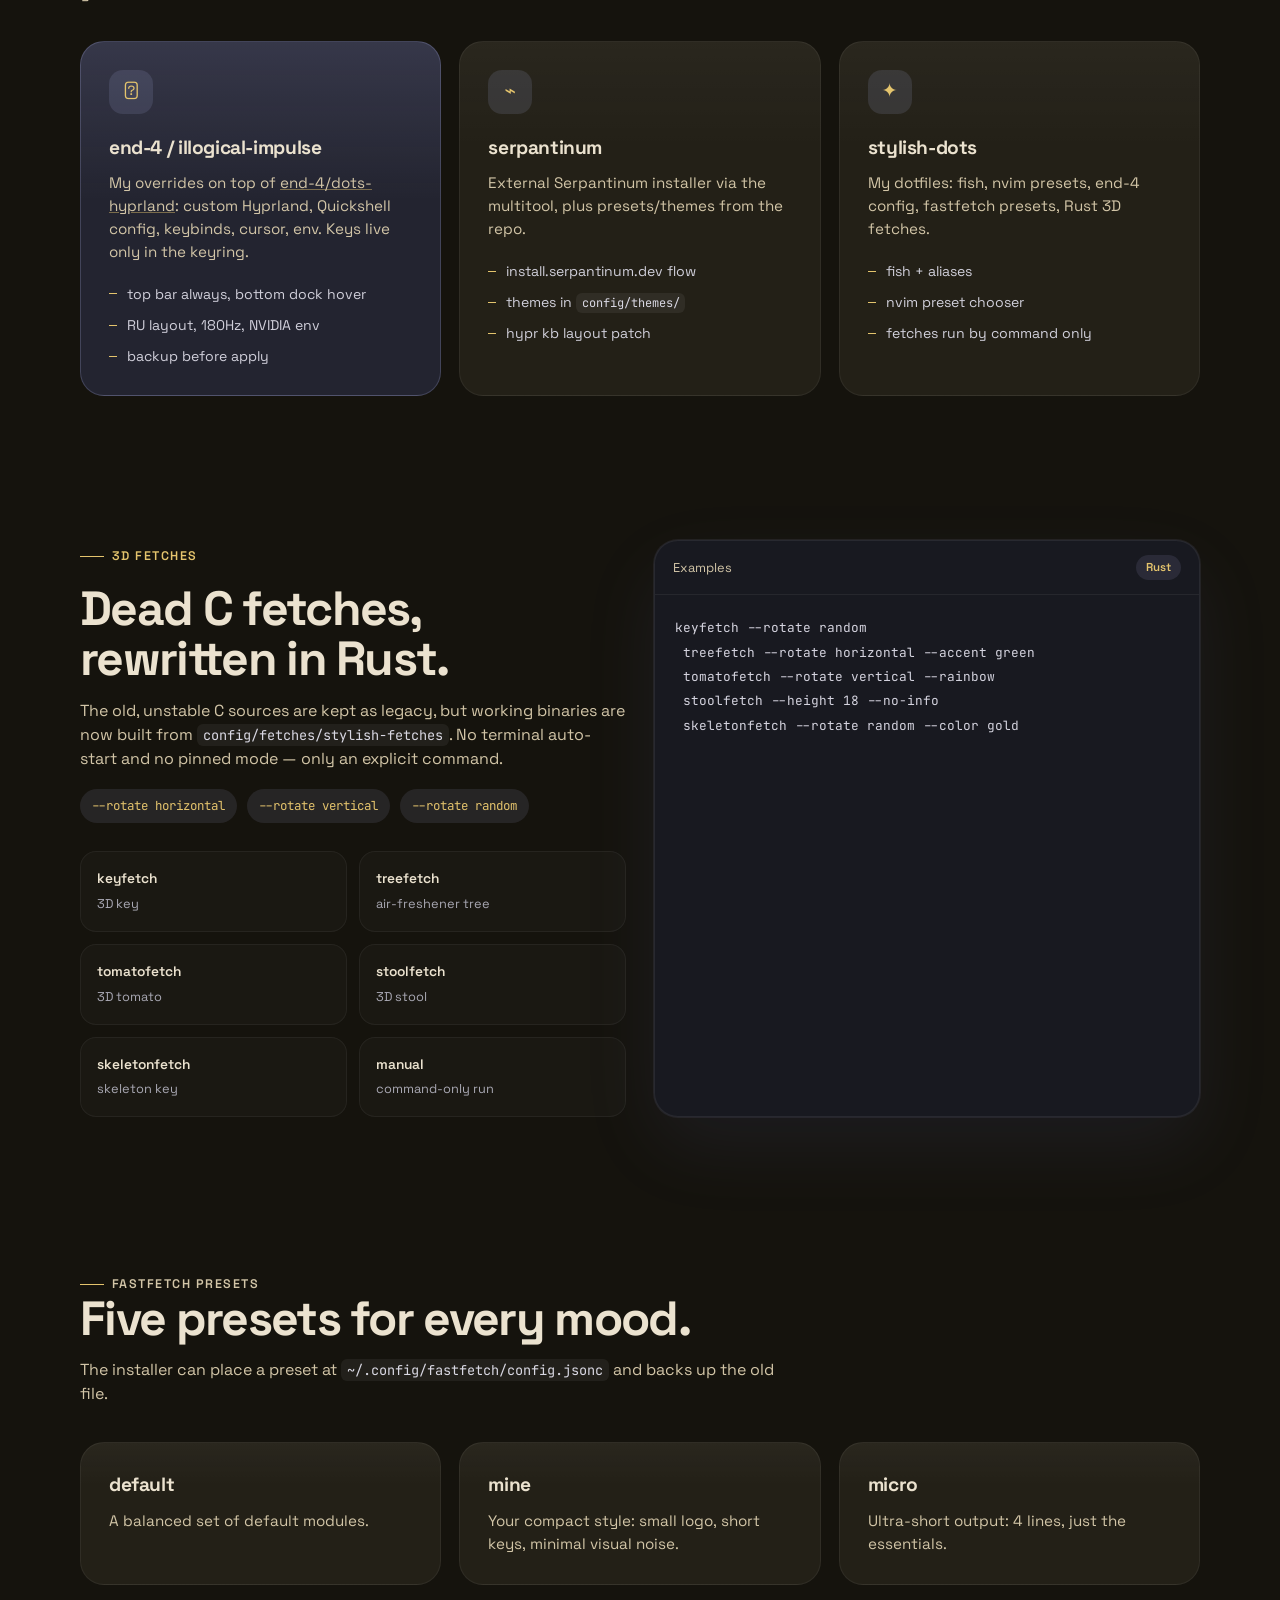
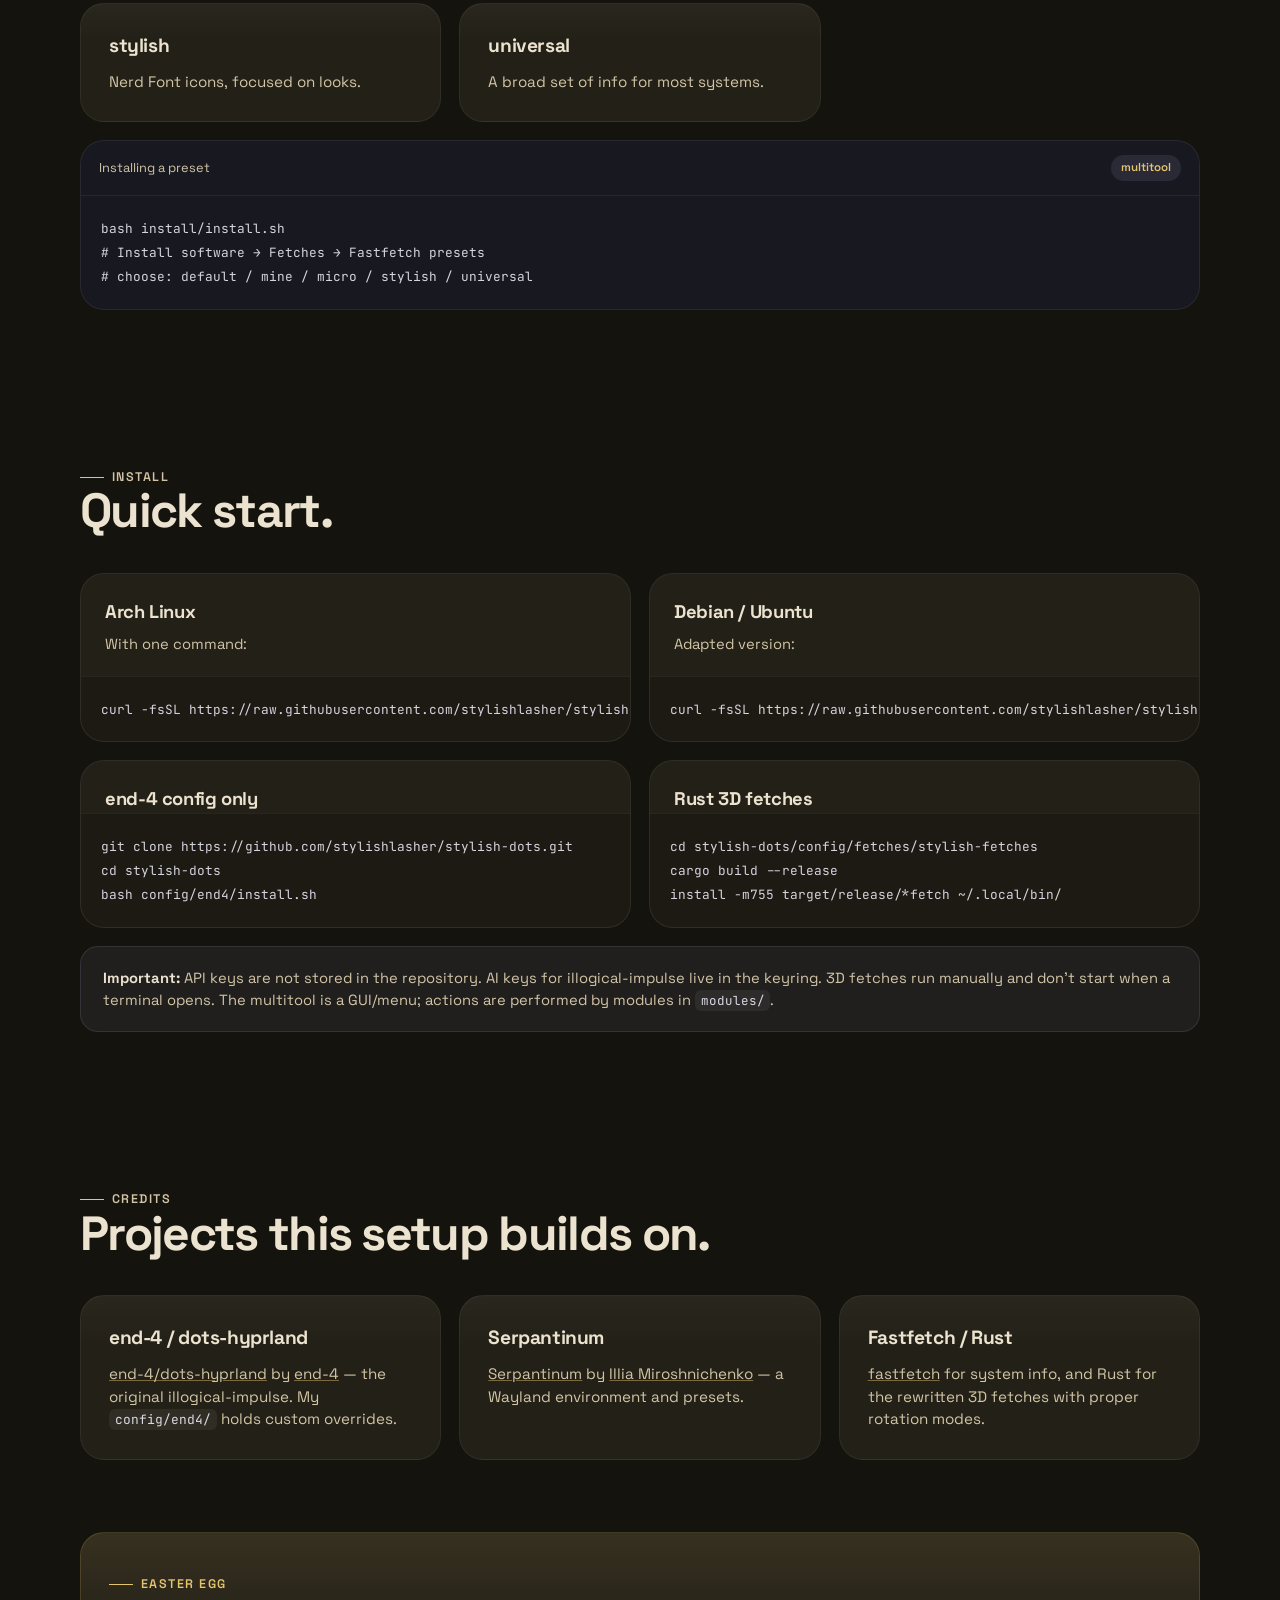
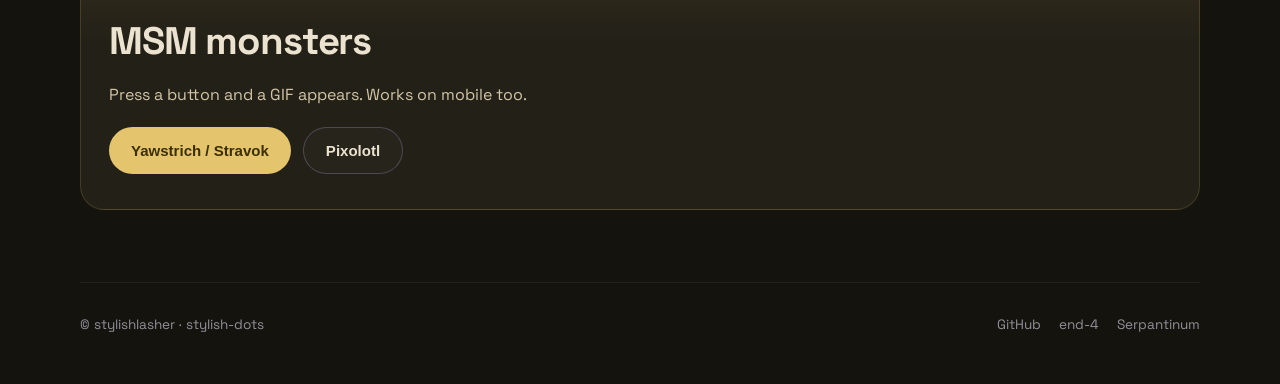
==== commit ff9c3443: "Launch multitools only through the bootstrap The thin launchers now print a bootstrap hint and exit " ====
--- a/docs/en/index.html
+++ b/docs/en/index.html
@@ -62,7 +62,7 @@
             <div class="line muted">  3D key · horizontal/vertical/random</div>
             <div class="line"><span class="p">$</span> fastfetch --config ~/.config/fastfetch/config.jsonc</div>
             <div class="line muted">  preset: mine / micro / stylish / universal</div>
-            <div class="line"><span class="p">$</span> bash arch_multitool.sh</div>
+            <div class="line"><span class="p">$</span> bash install/install.sh</div>
             <div class="line pick">  → Full interactive install (checkboxes)</div>
             <div class="line pick">  → Modules: UI separate, actions separate</div>
             <div class="line ok">✓ no auto-start · no pinned mode · backup saved</div>
@@ -165,7 +165,7 @@
       </div>
       <div class="code-card" style="margin-top:18px">
         <div class="code-head"><span>Installing a preset</span><span class="code-badge">multitool</span></div>
-<pre><code>bash arch_multitool.sh
+<pre><code>bash install/install.sh
 # Install software → Fetches → Fastfetch presets
 # choose: default / mine / micro / stylish / universal</code></pre>
       </div>
@@ -180,12 +180,12 @@
         <div class="install-card">
           <h3>Arch Linux</h3>
           <p>With one command:</p>
-          <pre><code>curl -fsSL https://raw.githubusercontent.com/stylishlasher/stylish-dots/main/arch_multitool.sh | bash</code></pre>
+          <pre><code>curl -fsSL https://raw.githubusercontent.com/stylishlasher/stylish-dots/main/install/install.sh | bash</code></pre>
         </div>
         <div class="install-card">
           <h3>Debian / Ubuntu</h3>
           <p>Adapted version:</p>
-          <pre><code>curl -fsSL https://raw.githubusercontent.com/stylishlasher/stylish-dots/main/arch_multitool_debian.sh | bash</code></pre>
+          <pre><code>curl -fsSL https://raw.githubusercontent.com/stylishlasher/stylish-dots/main/install/install_debian.sh | bash</code></pre>
         </div>
       </div>
       <div class="install-grid" style="margin-top:18px">
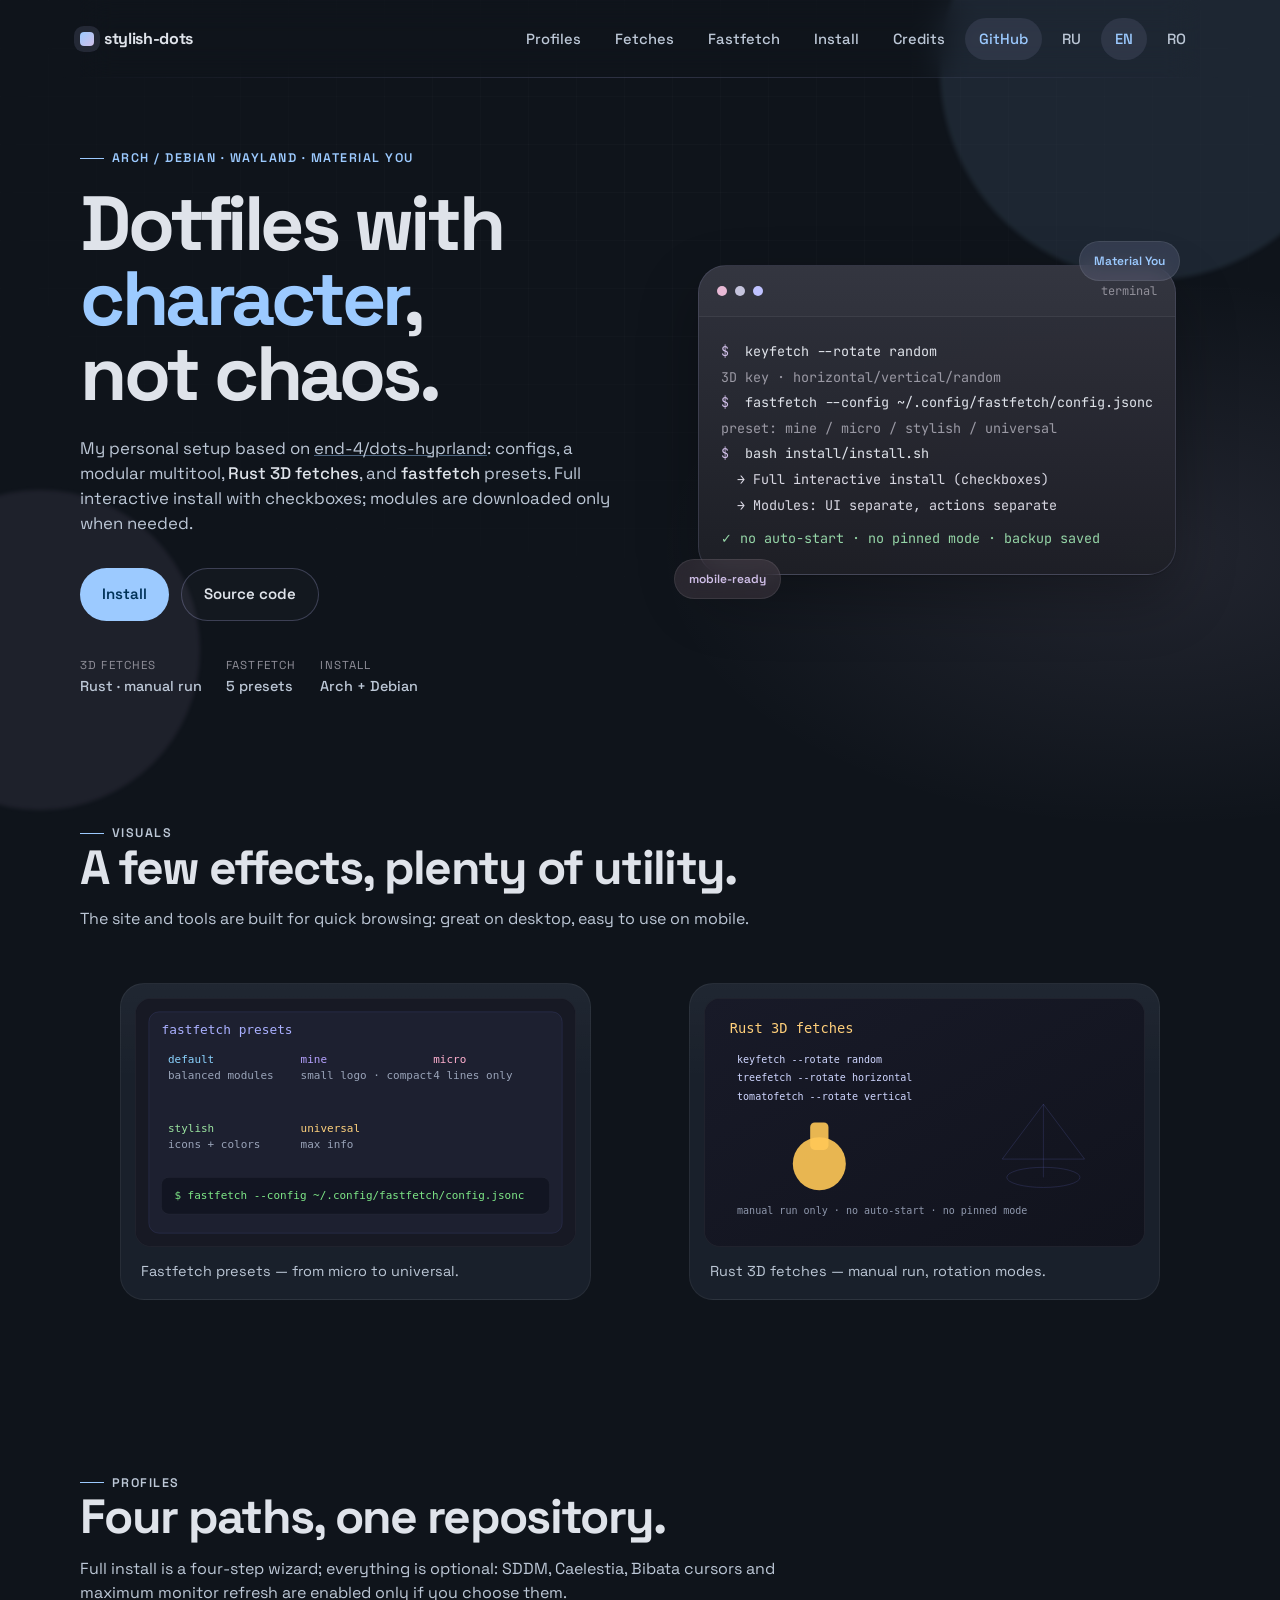
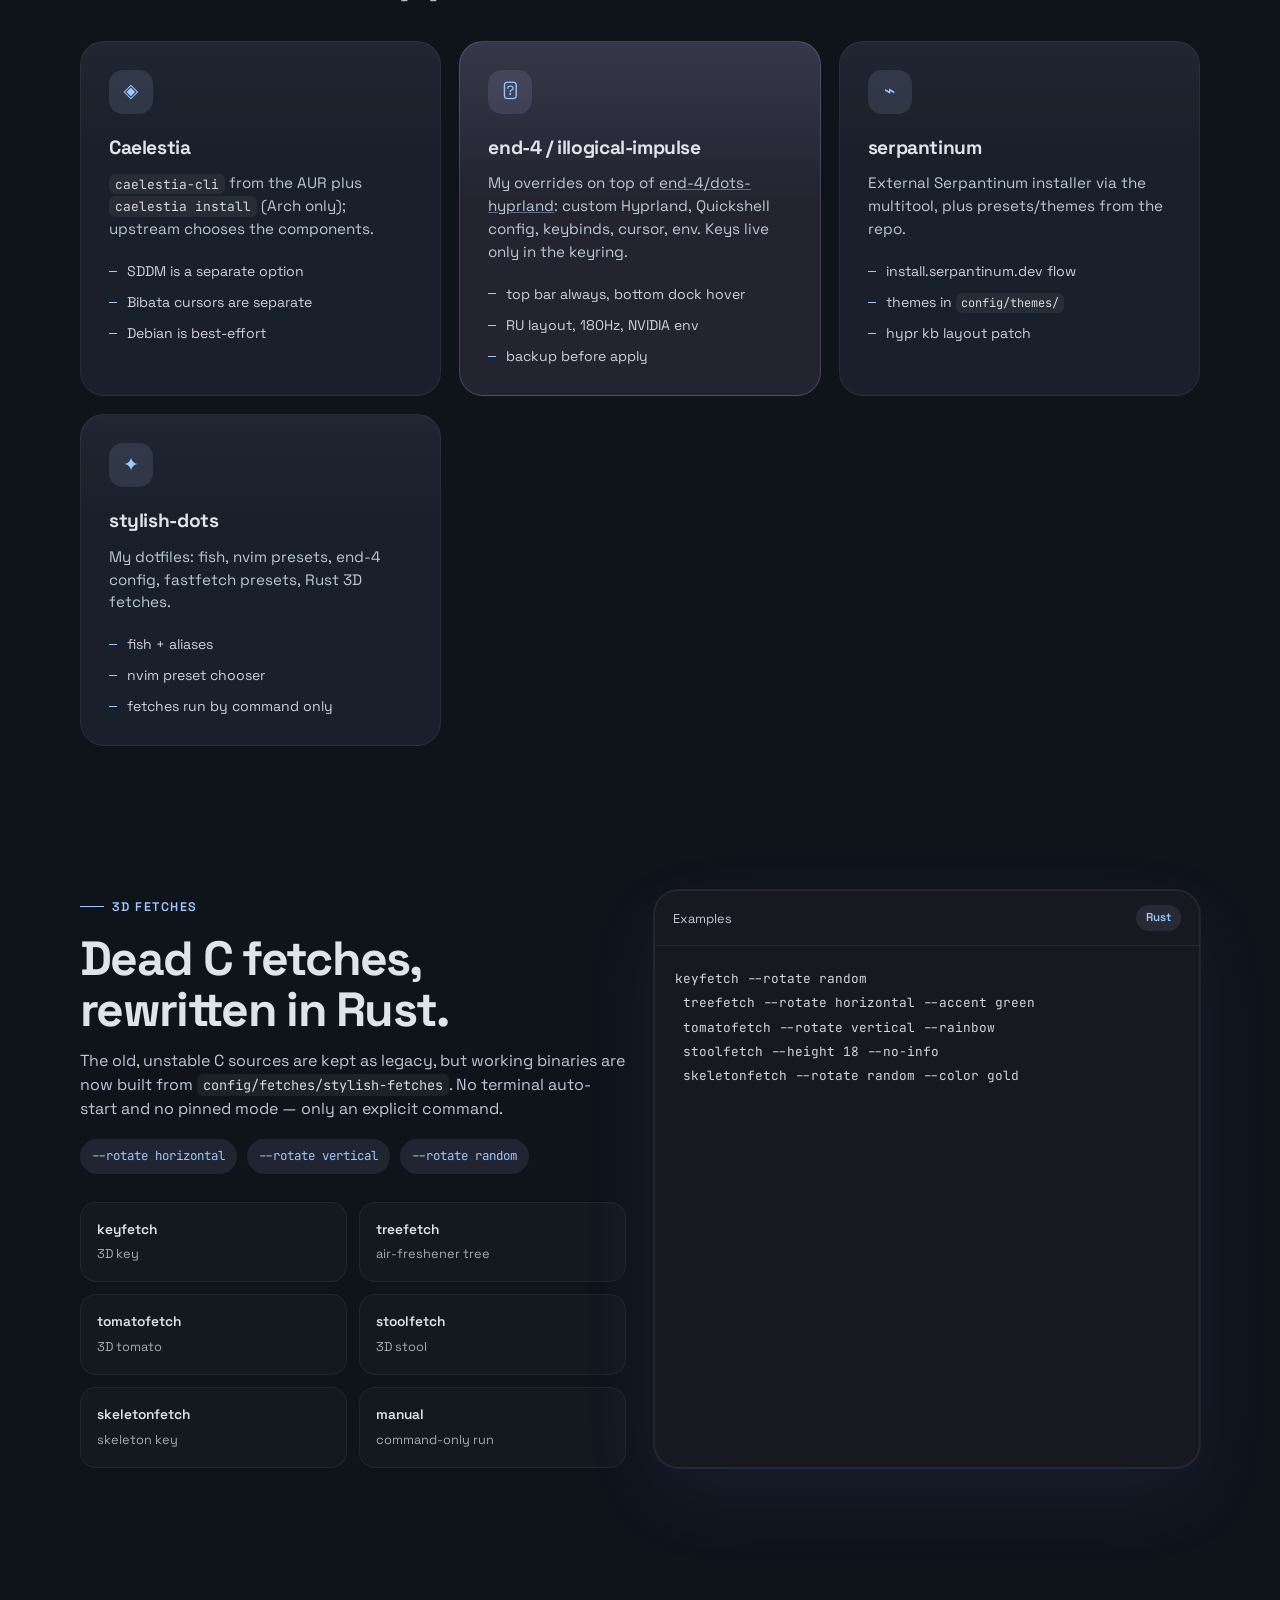
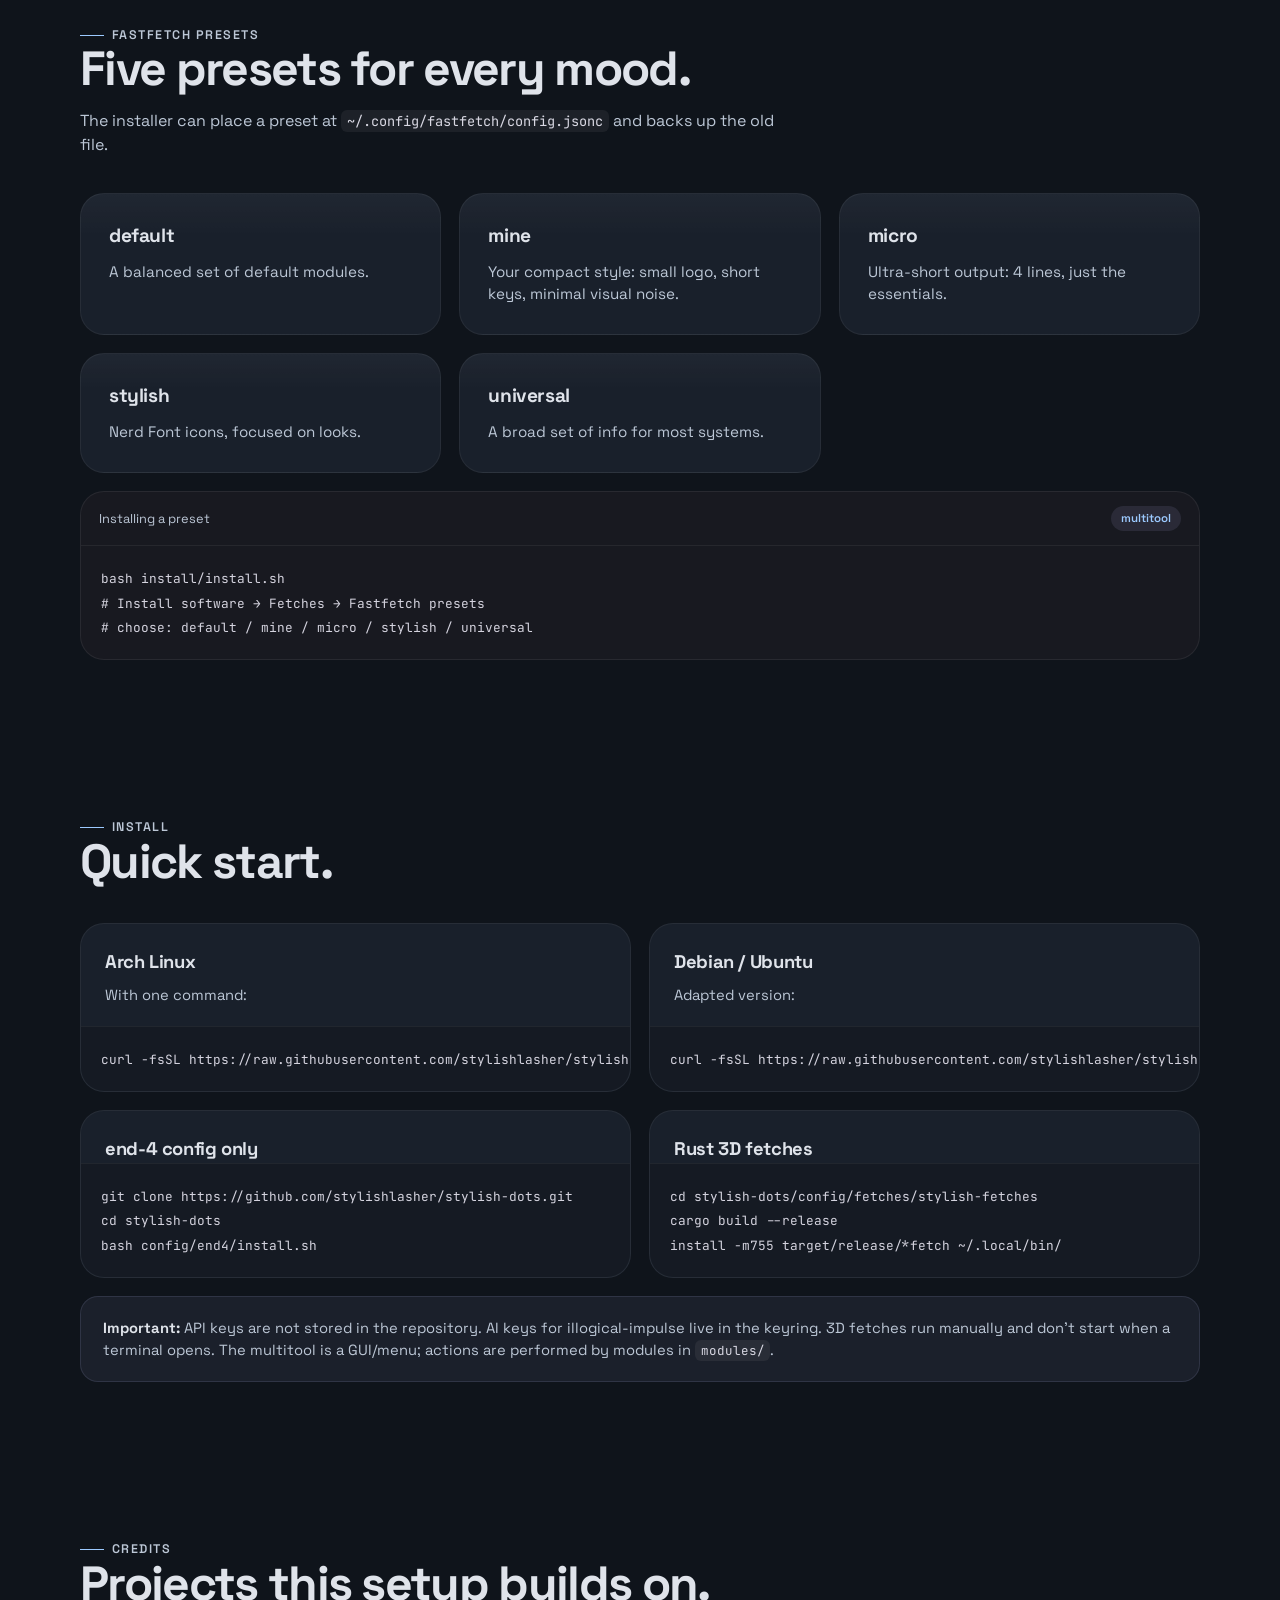
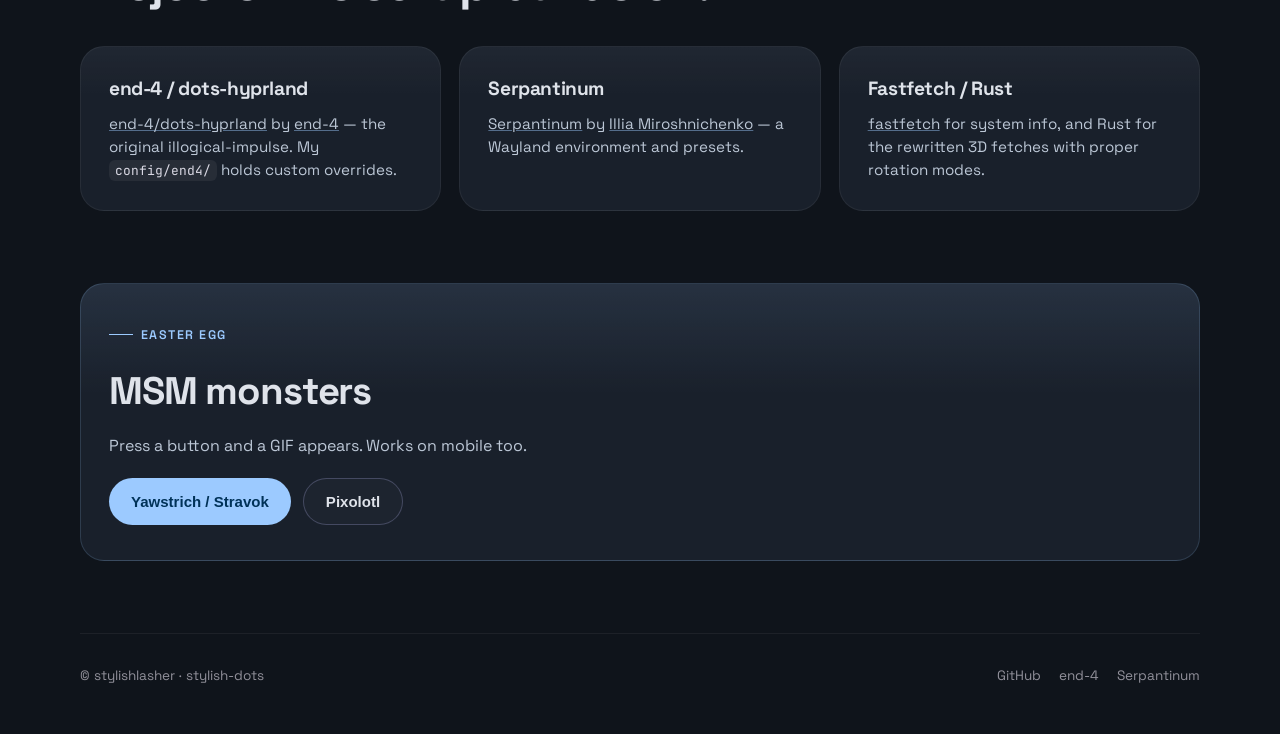
==== commit ed1ec19b: "Add optional extras and guided install wizard Four steps: profile - software - configs - confirm. Op" ====
--- a/docs/en/index.html
+++ b/docs/en/index.html
@@ -94,10 +94,16 @@
     <section id="profiles" class="section wrap reveal">
       <div class="section-head">
         <p class="eyebrow">Profiles</p>
-        <h2>Three paths, one repository.</h2>
-        <p>The multitool doesn't force a single stack — you choose your profile and the components you need.</p>
+        <h2>Four paths, one repository.</h2>
+        <p>Full install is a four-step wizard; everything is optional: SDDM, Caelestia, Bibata cursors and maximum monitor refresh are enabled only if you choose them.</p>
       </div>
       <div class="cards">
+        <article class="card">
+          <div class="card-icon">◈</div>
+          <h3>Caelestia</h3>
+          <p><code>caelestia-cli</code> from the AUR plus <code>caelestia install</code> (Arch only); upstream chooses the components.</p>
+          <ul class="list"><li>SDDM is a separate option</li><li>Bibata cursors are separate</li><li>Debian is best-effort</li></ul>
+        </article>
         <article class="card card-featured">
           <div class="card-icon">󰣇</div>
           <h3>end-4 / illogical-impulse</h3>
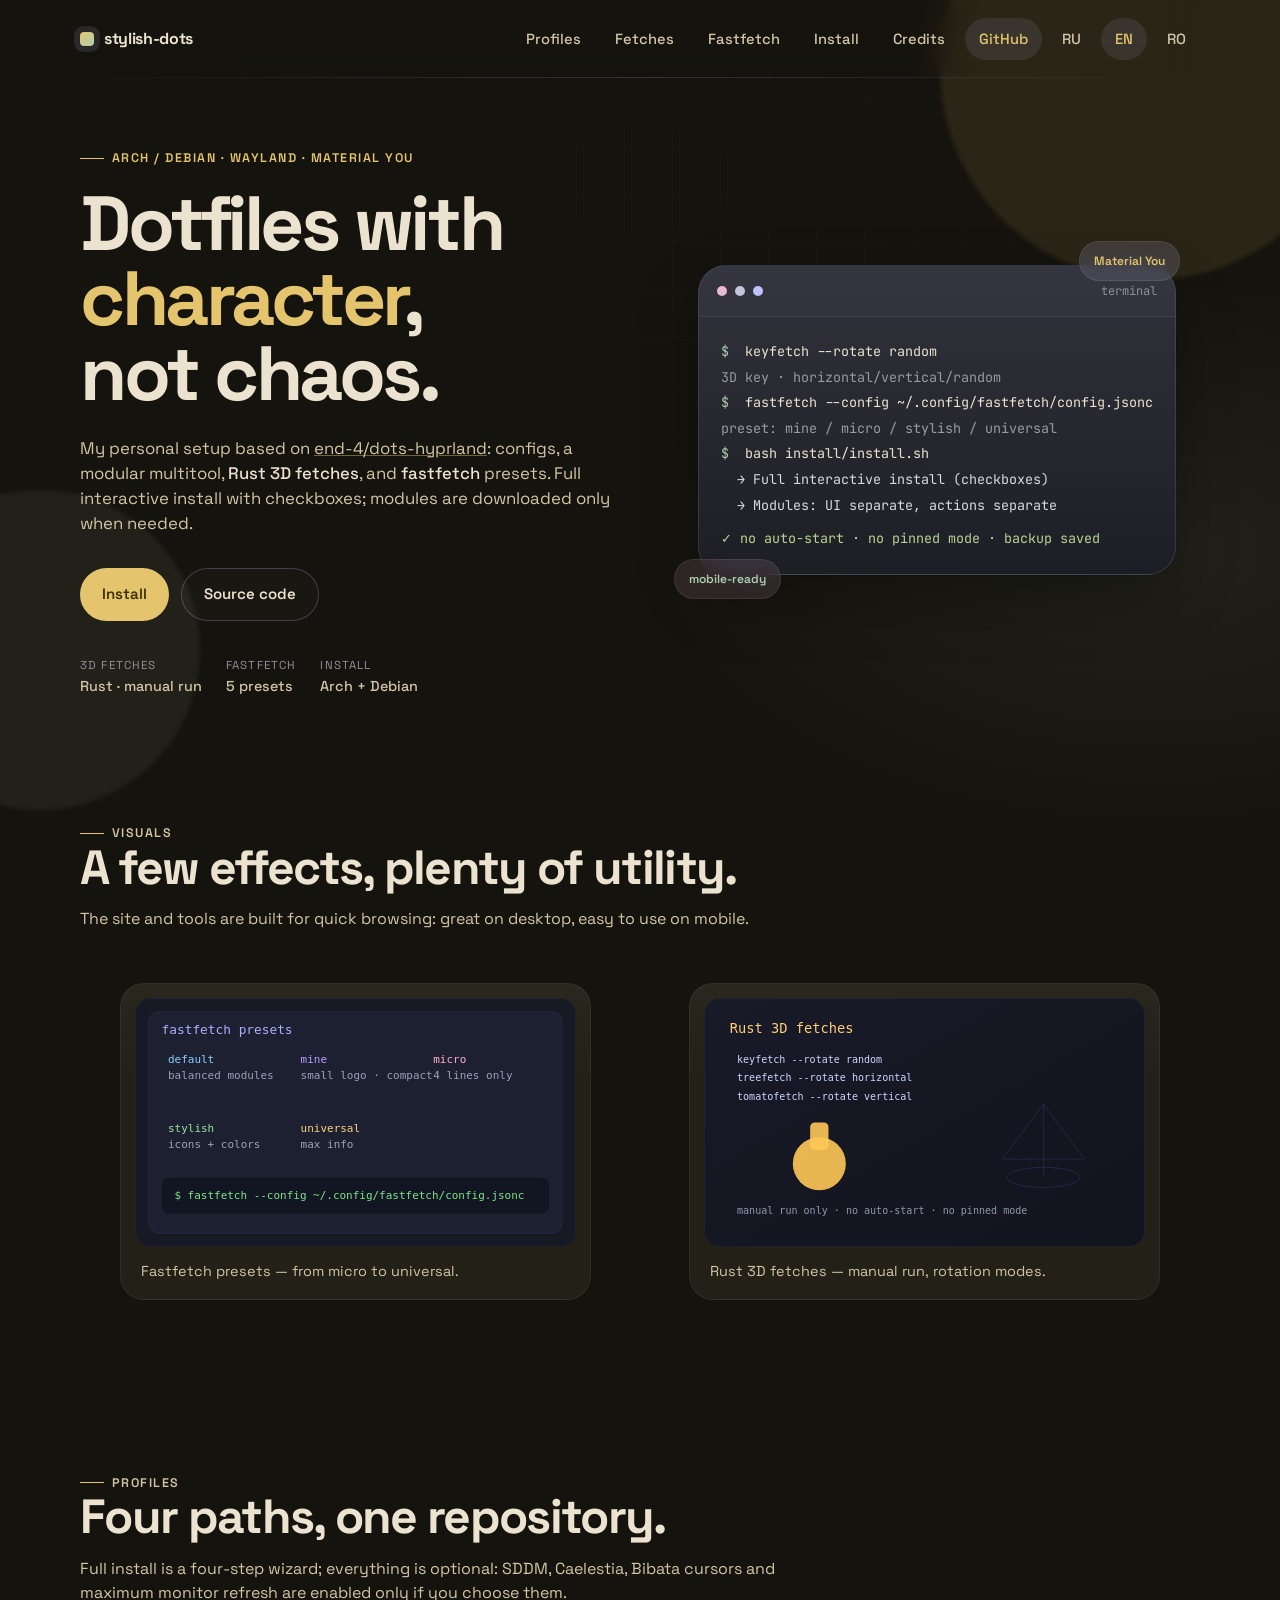
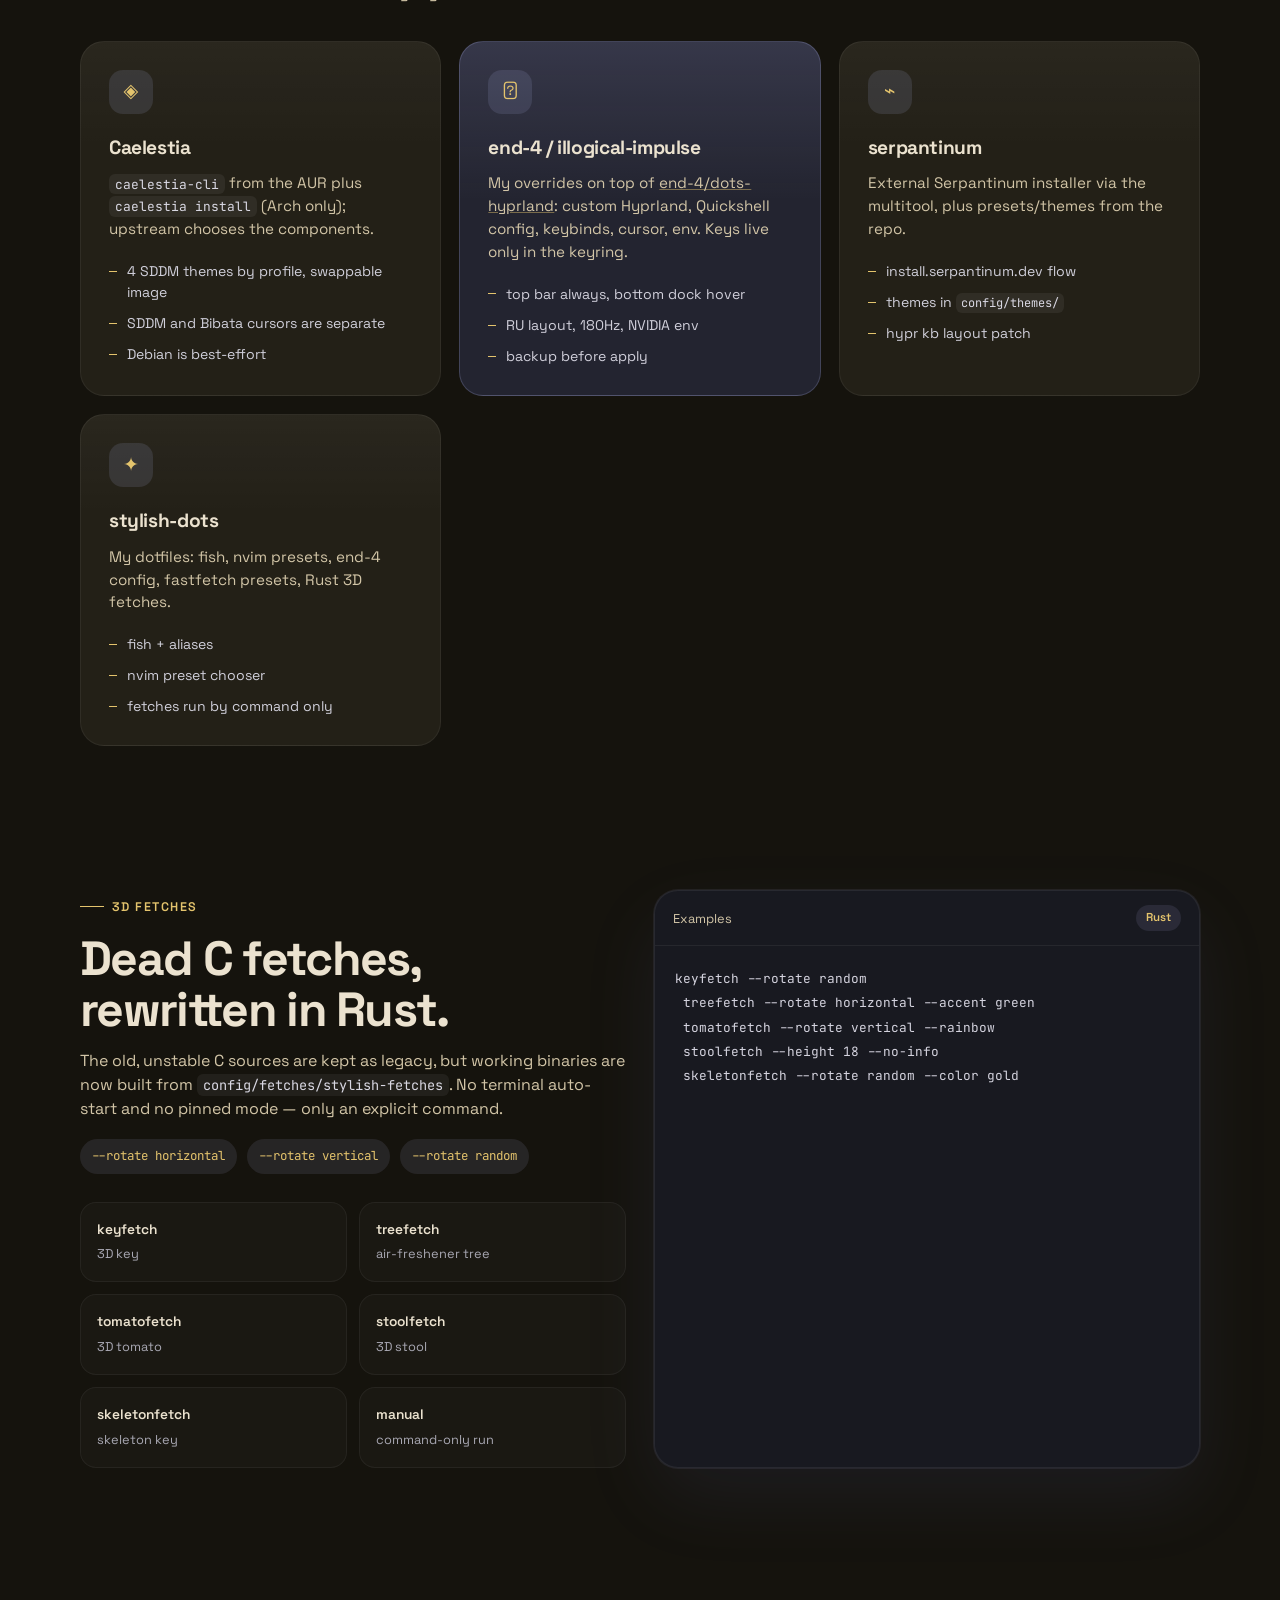
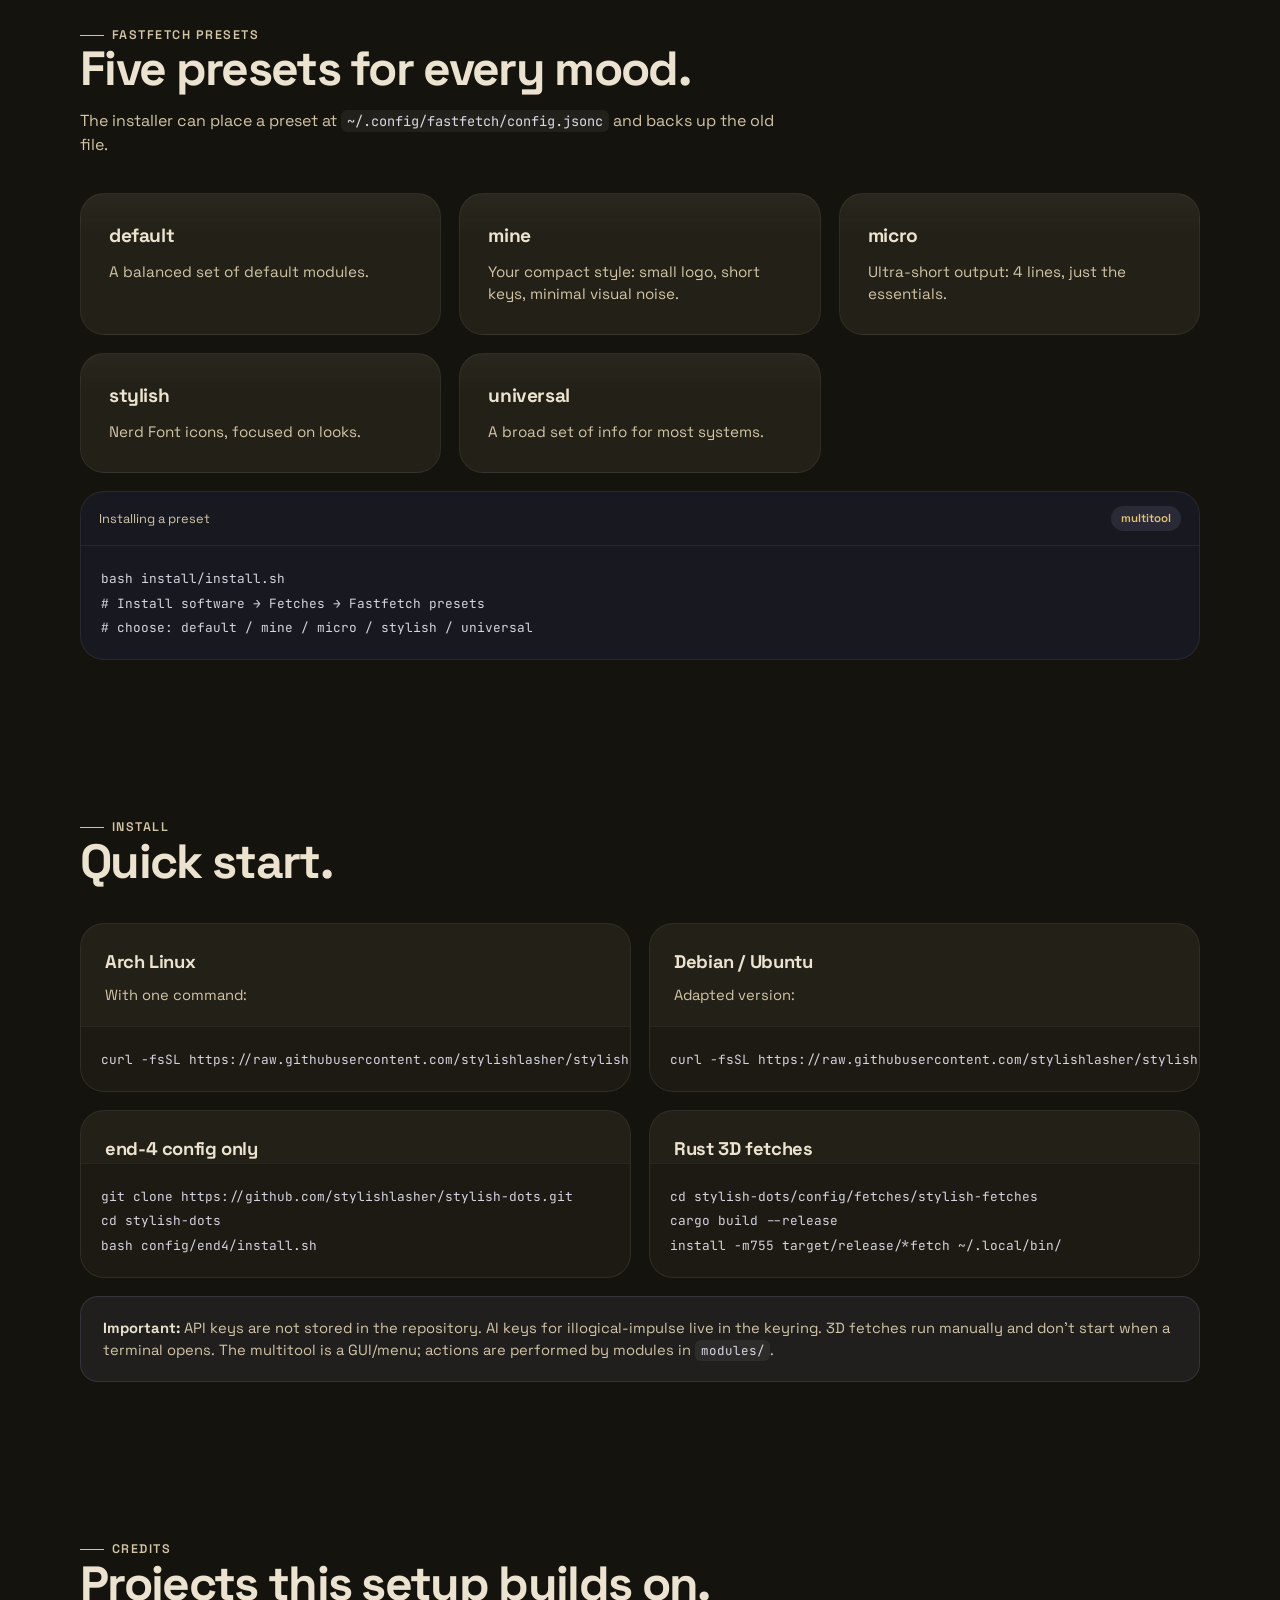
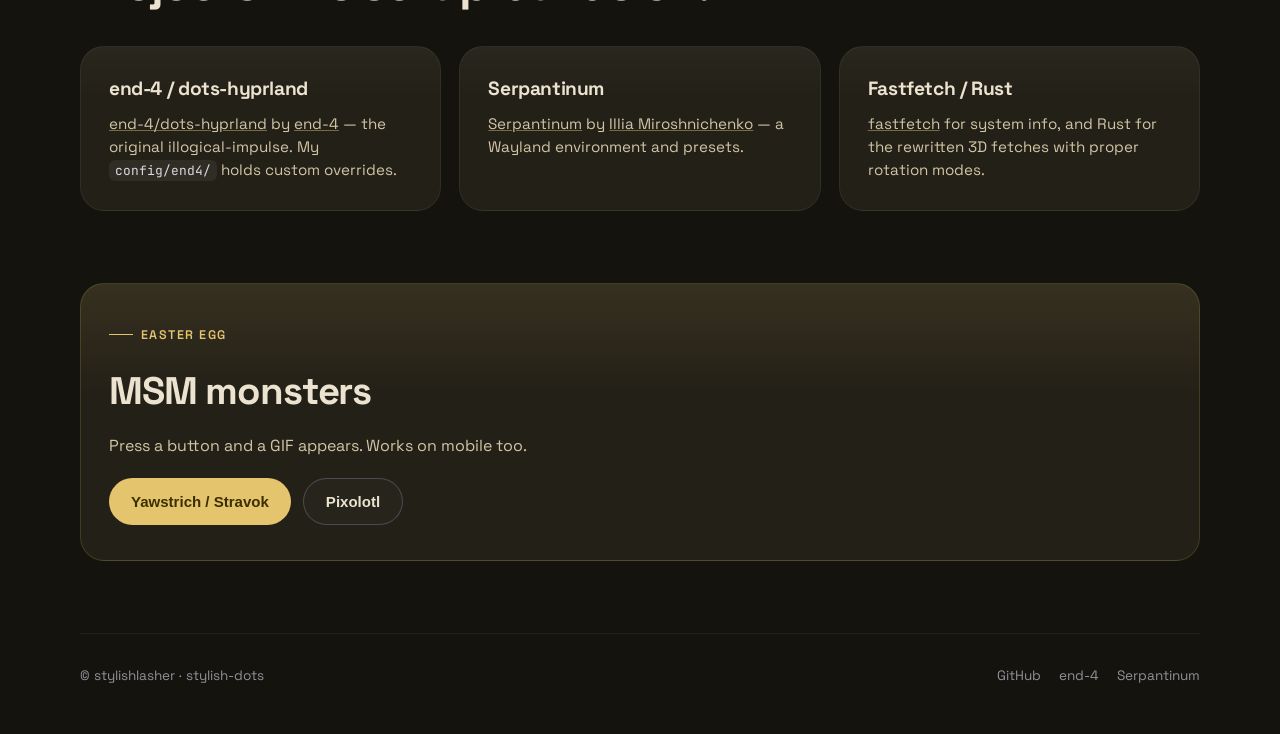
==== commit 66a59fa7: "Add four profile SDDM themes and image swap Local themes for caelestia, end4, stylish-dots and serpa" ====
--- a/docs/en/index.html
+++ b/docs/en/index.html
@@ -102,7 +102,7 @@
           <div class="card-icon">◈</div>
           <h3>Caelestia</h3>
           <p><code>caelestia-cli</code> from the AUR plus <code>caelestia install</code> (Arch only); upstream chooses the components.</p>
-          <ul class="list"><li>SDDM is a separate option</li><li>Bibata cursors are separate</li><li>Debian is best-effort</li></ul>
+          <ul class="list"><li>4 SDDM themes by profile, swappable image</li><li>SDDM and Bibata cursors are separate</li><li>Debian is best-effort</li></ul>
         </article>
         <article class="card card-featured">
           <div class="card-icon">󰣇</div>
